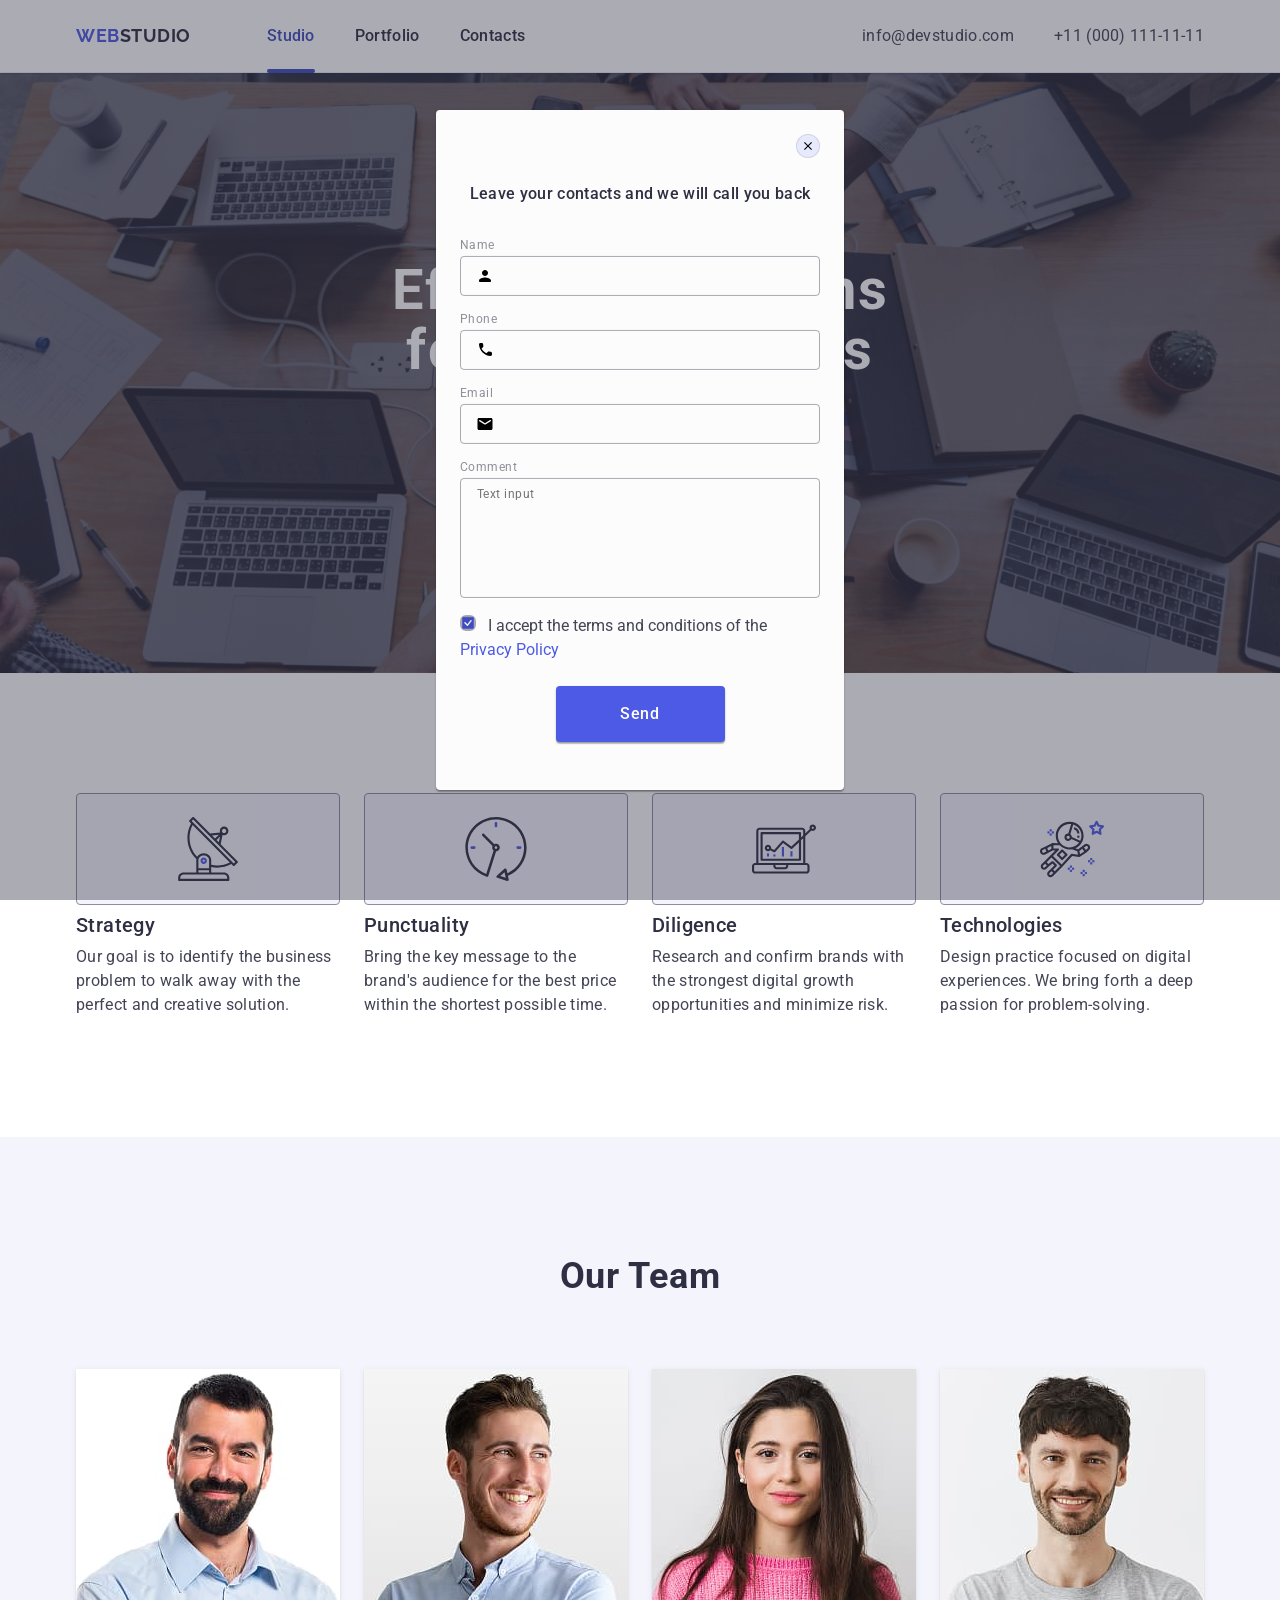
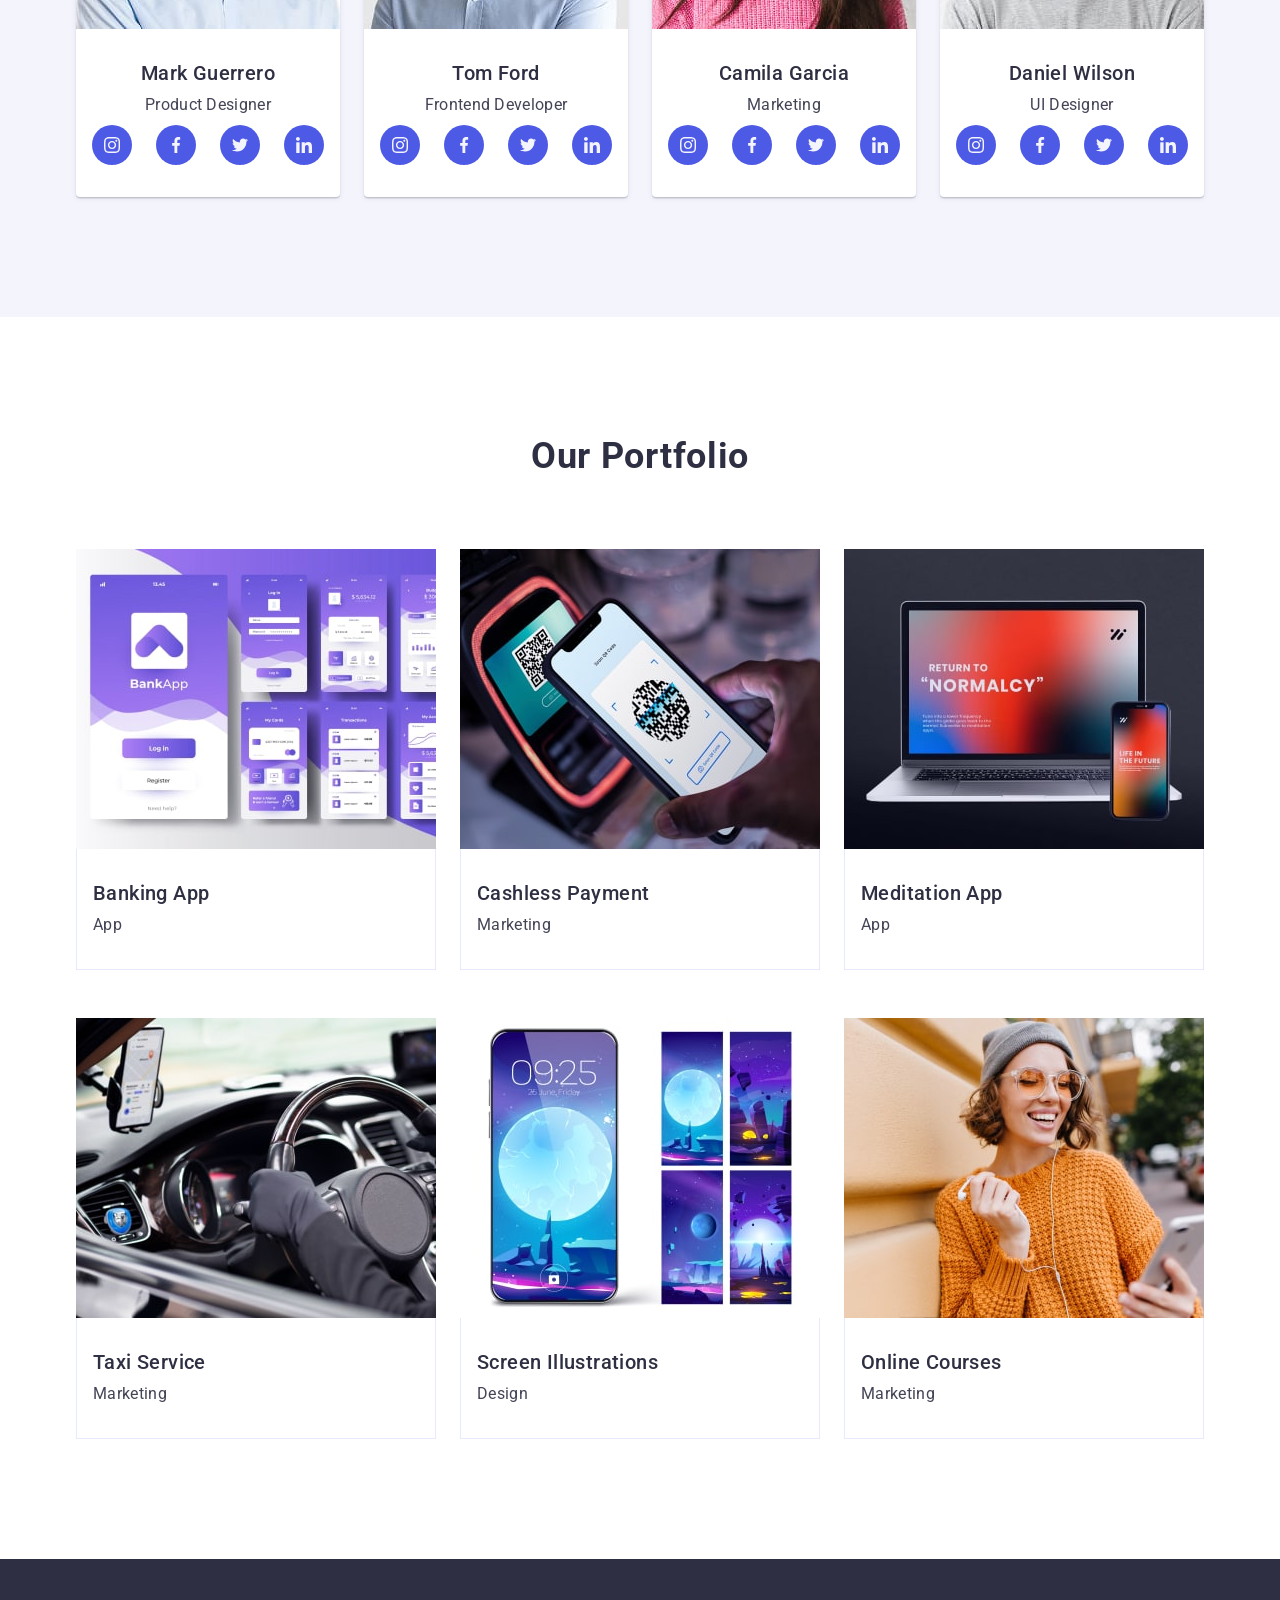
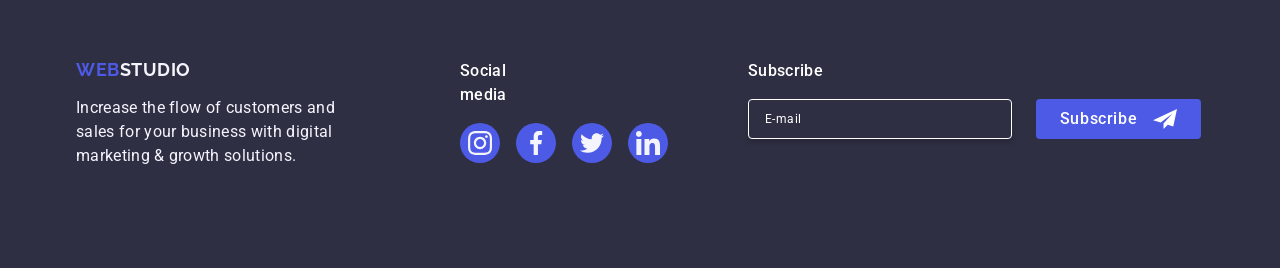
==== index.html @ 2f693c89 "update hm5" ====
<!DOCTYPE html>
<html lang="en">

<head>
    <meta charset="UTF-8" />
    <meta name="viewport" content="width=device-width, initial-scale=1.0" />
    <title>WebStudio</title>
    <link rel="stylesheet" href="https://cdnjs.cloudflare.com/ajax/libs/modern-normalize/3.0.1/modern-normalize.min.css"
        integrity="sha512-q6WgHqiHlKyOqslT/lgBgodhd03Wp4BEqKeW6nNtlOY4quzyG3VoQKFrieaCeSnuVseNKRGpGeDU3qPmabCANg=="
        crossorigin="anonymous" referrerpolicy="no-referrer" />
    <link rel="preconnect" href="https://fonts.googleapis.com" />
    <link rel="preconnect" href="https://fonts.gstatic.com" crossorigin />
    <link href="https://fonts.googleapis.com/css2?family=Raleway:wght@700&family=Roboto:wght@400;500;700&display=swap"
        rel="stylesheet" />
    <link rel="stylesheet" href="./css/style.css" />
</head>

<body>
    <!-- Header -->

    <header class="page-header">
        <div class="container header-container">
            <nav class="header-nav">
                <a href="./index.html" class="logo header-logo">Web<span class="accent">Studio</span></a>
                <ul class="nav-list">
                    <li><a href="./index.html" class="menu-list current ">Studio</a></li>
                    <li><a href="" class="menu-list">Portfolio</a></li>
                    <li><a href="" class="menu-list">Contacts</a></li>
                </ul>
            </nav>
            <address class="address">
                <ul class="contacts-list">
                    <li><a href="mailto:info@devstudio.com" class="contact-info">info@devstudio.com</a></li>
                    <li><a href="tel:+110001111111" class="contact-info">+11 (000) 111-11-11</a></li>
                </ul>
            </address>
        </div>
    </header>


    <main>
        <!-- Hero -->

        <section class="hero">
            <div class="container">
                <h1 class="main-title">Effective Solutions for Your Business</h1>
                <button type="button" class="button">Order Service</button>
            </div>

        </section>

        <!-- Features -->

        <section class="features-section">
            <div class="container">
                <h2 class="visually-hidden">Business solutions</h2>
                <ul class="features-list">
                    <li class="features-item">
                        <div class="icon-features">
                            <svg width="64" height="64">
                                <use href="./images/icons.svg#icon-antenna"></use>
                            </svg>
                        </div>
                        <h3 class="features-title">Strategy</h3>
                        <p class="features-text">Our goal is to identify the business problem to walk away with the
                            perfect
                            and
                            creative solution.
                        </p>
                    </li>
                    <li class="features-item">
                        <div class="icon-features">
                            <svg width="64" height="64">
                                <use href="./images/icons.svg#icon-clock"></use>
                            </svg>
                        </div>
                        <h3 class="features-title">Punctuality</h3>
                        <p class="features-text">Bring the key message to the brand's audience for the best price within
                            the
                            shortest possible
                            time.</p>
                    </li>
                    <li class="features-item">
                        <div class="icon-features">
                            <svg width="64" height="64">
                                <use href="./images/icons.svg#icon-diagram"></use>
                            </svg>
                        </div>
                        <h3 class="features-title">Diligence</h3>
                        <p class="features-text">Research and confirm brands with the strongest digital growth
                            opportunities
                            and minimize risk.
                        </p>
                    </li>
                    <li class="features-item">
                        <div class="icon-features">
                            <svg width="64" height="64">
                                <use href="./images/icons.svg#icon-astronaut"></use>
                            </svg>
                        </div>
                        <h3 class="features-title">Technologies</h3>
                        <p class="features-text">Design practice focused on digital experiences. We bring forth a deep
                            passion
                            for
                            problem-solving.</p>
                    </li>
                </ul>
            </div>

        </section>


        <!-- Team -->

        <section class="team-section">
            <div class="container">
                <h2 class="team-title">Our Team</h2>
                <ul class="team-list">
                    <li class="team-item">
                        <img src="./images/img-1.jpg" alt="Mark Guerrero" width="264" height="260" />
                        <div class="team-description">
                            <h3 class="team-name">Mark Guerrero</h3>
                            <p class="team-name-desc">Product Designer</p>

                            <ul class="soc-list">
                                <li class="soc-item">
                                    <a href="" class="soc-link">
                                        <svg class="social-media-icon" width="16" height="16">
                                            <use href="./images/icons.svg#icon-instagram"></use>
                                        </svg>
                                    </a>
                                </li>
                                <li class="soc-item">
                                    <a href="" class="soc-link">
                                        <svg class="social-media-icon" width="16" height="16">
                                            <use href="./images/icons.svg#icon-facebook"></use>
                                        </svg>
                                    </a>
                                </li>
                                <li class="soc-item">
                                    <a href="" class="soc-link">
                                        <svg class="social-media-icon" width="16" height="16">
                                            <use href="./images/icons.svg#icon-twitter"></use>
                                        </svg>
                                    </a>
                                </li>
                                <li class="soc-item">
                                    <a href="" class="soc-link">
                                        <svg class="social-media-icon" width="16" height="16">
                                            <use href="./images/icons.svg#icon-linkedin"></use>
                                        </svg>
                                    </a>
                                </li>
                            </ul>


                        </div>

                    </li>
                    <li class="team-item">
                        <img src="./images/img-2.jpg" alt="Tom Ford" width="264" height="260" />
                        <div class="team-description">
                            <h3 class="team-name">Tom Ford</h3>
                            <p class="team-name-desc">Frontend Developer</p>
                            <ul class="soc-list">
                                <li class="soc-item">
                                    <a href="" class="soc-link">
                                        <svg class="social-media-icon" width="16px" height="16px">
                                            <use href="./images/icons.svg#icon-instagram"></use>
                                        </svg>
                                    </a>
                                </li>
                                <li class="soc-item">
                                    <a href="" class="soc-link">
                                        <svg class="social-media-icon" width="16px" height="16px">
                                            <use href="./images/icons.svg#icon-facebook"></use>
                                        </svg>
                                    </a>
                                </li>
                                <li class="soc-item">
                                    <a href="" class="soc-link">
                                        <svg class="social-media-icon" width="16px" height="16px">
                                            <use href="./images/icons.svg#icon-twitter"></use>
                                        </svg>
                                    </a>
                                </li>
                                <li class="soc-item">
                                    <a href="" class="soc-link">
                                        <svg class="social-media-icon" width="16px" height="16px">
                                            <use href="./images/icons.svg#icon-linkedin"></use>
                                        </svg>
                                    </a>
                                </li>
                            </ul>
                        </div>

                    </li>
                    <li class="team-item">
                        <img src="./images/img-3.jpg" alt="Camila Garcia" width="264" height="260" />
                        <div class="team-description">
                            <h3 class="team-name">Camila Garcia</h3>
                            <p class="team-name-desc">Marketing</p>
                            <ul class="soc-list">
                                <li class="soc-item">
                                    <a href="" class="soc-link">
                                        <svg class="social-media-icon" width="16px" height="16px">
                                            <use href="./images/icons.svg#icon-instagram"></use>
                                        </svg>
                                    </a>
                                </li>
                                <li class="soc-item">
                                    <a href="" class="soc-link">
                                        <svg class="social-media-icon" width="16px" height="16px">
                                            <use href="./images/icons.svg#icon-facebook"></use>
                                        </svg>
                                    </a>
                                </li>
                                <li class="soc-item">
                                    <a href="" class="soc-link">
                                        <svg class="social-media-icon" width="16px" height="16px">
                                            <use href="./images/icons.svg#icon-twitter"></use>
                                        </svg>
                                    </a>
                                </li>
                                <li class="soc-item">
                                    <a href="" class="soc-link">
                                        <svg class="social-media-icon" width="16px" height="16px">
                                            <use href="./images/icons.svg#icon-linkedin"></use>
                                        </svg>
                                    </a>
                                </li>
                            </ul>
                        </div>

                    </li>
                    <li class="team-item">
                        <img src="./images/img-4.jpg" alt="Daniel Wilson" width="264" height="260" />
                        <div class="team-description">
                            <h3 class="team-name">Daniel Wilson</h3>
                            <p class="team-name-desc">UI Designer</p>
                            <ul class="soc-list">
                                <li class="soc-item">
                                    <a href="" class="soc-link">
                                        <svg class="social-media-icon" width="16px" height="16px">
                                            <use href="./images/icons.svg#icon-instagram"></use>
                                        </svg>
                                    </a>
                                </li>
                                <li class="soc-item">
                                    <a href="" class="soc-link">
                                        <svg class="social-media-icon" width="16px" height="16px">
                                            <use href="./images/icons.svg#icon-facebook"></use>
                                        </svg>
                                    </a>
                                </li>
                                <li class="soc-item">
                                    <a href="" class="soc-link">
                                        <svg class="social-media-icon" width="16px" height="16px">
                                            <use href="./images/icons.svg#icon-twitter"></use>
                                        </svg>
                                    </a>
                                </li>
                                <li class="soc-item">
                                    <a href="" class="soc-link">
                                        <svg class="social-media-icon" width="16px" height="16px">
                                            <use href="./images/icons.svg#icon-linkedin"></use>
                                        </svg>
                                    </a>
                                </li>
                            </ul>
                        </div>

                    </li>
                </ul>
            </div>

        </section>


        <!-- Portfolio -->

        <section class="portfolio">
            <div class="container">
                <h2 class="portfolio-title">Our Portfolio</h2>
                <ul class="portfolio-list">
                    <li class="portfolio-items">
                        <div class="tumb">
                            <img src="./images/banking-app.jpg" alt="Bank App" width="360" height="300" />
                            <p class="overlay">14 Stylish and User-Friendly App Design Concepts · Task Manager App ·
                                Calorie Tracker App · Exotic Fruit Ecommerce App ·
                                Cloud Storage App</p>

                        </div>
                        <div class="img-description">
                            <h3 class="portfolio-img-title">Banking App</h3>
                            <p class="portfolio-img-desc">App</p>
                        </div>

                    </li>
                    <li class="portfolio-items">
                        <div class="tumb">
                            <img src="./images/payment.jpg" alt="QR code and smartphone" width="360" height="300" />
                            <p class="overlay">14 Stylish and User-Friendly App Design Concepts · Task Manager App ·
                                Calorie Tracker App · Exotic Fruit Ecommerce App ·
                                Cloud Storage App</p>

                        </div>

                        <div class="img-description">
                            <h3 class="portfolio-img-title">Cashless Payment</h3>
                            <p class="portfolio-img-desc">Marketing</p>
                        </div>

                    </li>
                    <li class="portfolio-items">
                        <div class="tumb">
                            <img src="./images/meditation.jpg" alt="Meditation App" width="360" height="300" />
                            <p class="overlay">14 Stylish and User-Friendly App Design Concepts · Task Manager App ·
                                Calorie Tracker App · Exotic Fruit Ecommerce App ·
                                Cloud Storage App</p>

                        </div>

                        <div class="img-description">
                            <h3 class="portfolio-img-title">Meditation App</h3>
                            <p class="portfolio-img-desc">App</p>
                        </div>

                    </li>
                    <li class="portfolio-items">
                        <div class="tumb">
                            <img src="./images/taxi.jpg" alt="Taxi" width="360" height="300" />
                            <p class="overlay">14 Stylish and User-Friendly App Design Concepts · Task Manager App ·
                                Calorie Tracker App · Exotic Fruit Ecommerce App ·
                                Cloud Storage App</p>

                        </div>

                        <div class="img-description">
                            <h3 class="portfolio-img-title">Taxi Service</h3>
                            <p class="portfolio-img-desc">Marketing</p>
                        </div>

                    </li>
                    <li class="portfolio-items">
                        <div class="tumb">
                            <img src="./images/screen.jpg" alt="Screen Illustrations" width="360" height="300" />
                            <p class="overlay">14 Stylish and User-Friendly App Design Concepts · Task Manager App ·
                                Calorie Tracker App · Exotic Fruit Ecommerce App ·
                                Cloud Storage App</p>

                        </div>

                        <div class="img-description">
                            <h3 class="portfolio-img-title">Screen Illustrations</h3>
                            <p class="portfolio-img-desc">Design</p>
                        </div>

                    </li>
                    <li class="portfolio-items">
                        <div class="tumb">
                            <img src="./images/online-courses.jpg" alt="Woman with phone" width="360" height="300" />
                            <p class="overlay">14 Stylish and User-Friendly App Design Concepts · Task Manager App ·
                                Calorie Tracker App · Exotic Fruit Ecommerce App ·
                                Cloud Storage App</p>

                        </div>

                        <div class="img-description">
                            <h3 class="portfolio-img-title">Online Courses</h3>
                            <p class="portfolio-img-desc">Marketing</p>
                        </div>

                    </li>
                </ul>
            </div>

        </section>

    </main>
    <!-- Footer -->

    <footer class="footer-bg-color">
        <div class="container second-footer-container">
            <div class="first-footer-container"><a href="./index.html" class="link-logo-footer">Web<span
                        class="footer-logo">Studio</span></a>
                <p class="footer-text">
                    Increase the flow of customers and sales for your business with digital marketing & growth
                    solutions.
                </p>
            </div>
            <div class="footer-social-media">
                <p class="footer-p">
                    Social media
                </p>
                <ul class="social-item">
                    <li class="social-li">
                        <a href="" class="social-link">
                            <svg class="soc-footer-svg" width="24" height="24">
                                <use href="./images/icons.svg#icon-instagram"></use>
                            </svg>
                        </a>
                    </li>
                    <li class="social-li">
                        <a href="" class="social-link">
                            <svg class="soc-footer-svg" width="24" height="24">
                                <use href="./images/icons.svg#icon-facebook"></use>
                            </svg>
                        </a>
                    </li>
                    <li class="social-li">
                        <a href="" class="social-link">
                            <svg class="soc-footer-svg" width="24" height="24">
                                <use href="./images/icons.svg#icon-twitter"></use>
                            </svg>
                        </a>
                    </li>
                    <li class="social-li">
                        <a href="" class="social-link">
                            <svg class="soc-footer-svg" width="24" height="24">
                                <use href="./images/icons.svg#icon-linkedin"></use>
                            </svg>
                        </a>
                    </li>
                </ul>
            </div>
            <div class="subscribe-container">
                <p class="paragraf-subscribe">Subscribe</p>
                <form class="form-subscribe">
                    <label class="form-label_subscribe">
                        <input class="input-subscribe" type="email" name="email-subscribe" placeholder="E-mail" />
                    </label>
                    <button class="btn-subscribe" type="submit">Subscribe
                        <svg class="svg-sb" width="24" height="24">
                            <use href="./images/icons.svg#icon-frame-sb"></use>
                        </svg>
                    </button>
                </form>
            </div>
        </div>




    </footer>


    <div class="backdrop is-open">
        <div class="modal">
            <button type="button" class="modal-button">
                <svg class="modal-icon-close" width="8" heigth="8">
                    <use href="./images/icons.svg#icon-close"></use>
                </svg>
            </button>
            <p class="modal-text">Leave your contacts and we will call you back</p>
            <form class="form">
                <div class="modal-form-box first">
                    <label class="form-label" for="user-name">Name</label>

                    <div class="field-container">
                        <input type="text" class="form-input" id="user-name" />
                        <svg width="18" heigth="24" class="input-icon">
                            <use href="./images/icons.svg#icon-frame"></use>
                        </svg>
                    </div>

                </div>
                <div class="modal-form-box">
                    <label class="form-label" for="user-name">Phone</label>
                    <div class="field-container">
                        <input type="phone" class="form-input" id="user-name" />
                        <svg width="18" heigth="24" class="input-icon">
                            <use href="./images/icons.svg#icon-phone"></use>
                        </svg>
                    </div>
                </div>
                <div class="modal-form-box">
                    <label class="form-label" for="user-name">Email</label>
                    <div class="field-container">
                        <input type="email" class="form-input" id="user-name" />
                        <svg width="18" heigth="24" class="input-icon">
                            <use href="./images/icons.svg#icon-email"></use>
                        </svg>
                    </div>
                </div>
                <div class="modal-form-box" for="user-name">
                    <label class="form-label" for="user-comment">Comment</label>
                    <div>
                        <textarea type="textarea" class="form-input textarea" placeholder="Text input"
                            name="user-comment"></textarea>
                    </div>
                </div>
                <div class="modal-form-agreement">
                    <input for="user-privacy" type="checkbox" class="checkbox visually-hidden" name="user_agreement"
                        id="user_agreement" />
                    <label class="model-form-agreement-field" for="user_agreement" id="user-privacy" value="true"
                        name="user-privacy">
                        <span class="modal-form-agreement-chackbox" width="10" height="8">
                            <svg class="modal-form-agreement-icon" width="16" height="16">
                                <use href="/images/icons.svg#icon-property"></use>
                            </svg>
                        </span>
                        I accept the terms and conditions of the
                        <a class="modal-form-agreement-link" href="#" target="_blank" rel="noopener noreferrer">Privacy
                            Policy</a>

                    </label>
                </div>
                <button type="submit" class="modal-btn">Send</button>
            </form>
        </div>
    </div>


</body>

</html>
---- css/style.css ----
*,
*::before,
*::after {
    box-sizing: border-box;
}

body {
    font-family: 'Roboto', sans-serif;
    font-weight: 400;
    font-size: 16px;
    line-height: 1.5;
    background-color: #ffffff;
    color: #434455;
}

h1 {
    font-weight: 700;
    color: #ffffff;
}

h2 {
    color: #2e2f42;
    font-weight: 700;
    font-size: 36px;
    line-height: 1.11;
}

h3 {
    font-weight: 500;
    font-size: 24px;
    line-height: 1.5;

}

ul,
ol {
    list-style-type: none;
    margin: 0;
    padding: 0;
}

a {
    text-decoration: none;
}

/* Reset */
h1,
h2,
h3,
h4,
h5,
h6,
p {
    margin: 0;
}

img {
    display: block;
    max-width: 100%;
    height: auto;
}

/* Common */
.container {
    max-width: 1158px;
    padding: 0 15px;
    margin: 0 auto;
}




/* Header */
.page-header {
    border-bottom: 1px solid #E7E9FC;
    box-shadow: 0 2px 1px 0 rgba(46, 47, 66, 0.08), 0 1px 1px 0 rgba(46, 47, 66, 0.16), 0 1px 6px 0 rgba(46, 47, 66, 0.08);
}

.header-container {
    display: flex;
    align-items: center;
}

.header-nav {
    display: flex;
    align-items: center;
}

.nav-list {
    display: flex;
    align-items: center;
    gap: 40px;
}

.contacts-list {
    display: flex;
    align-items: center;
    gap: 40px;
}

.header-logo {
    padding: 24px 0;
    margin-right: 76px;
}


.menu-list {
    color: #2e2f42;
    font-weight: 500;
    letter-spacing: 0.02em;
    line-height: 1.5;
    display: block;
    padding: 24px 0;
    transition: color 250ms cubic-bezier(0.4, 0, 0.2, 1);
}

.menu-list.current {
    position: relative;

}

.menu-list.current::after {
    content: '';
    position: absolute;
    left: 0;
    bottom: -1px;
    width: 100%;
    height: 4px;
    background-color: #404BBF;
    border-radius: 2px;

}

.menu-list:hover,
.menu-list:focus,
.menu-list.current {
    color: #404bbf;
}

.address {
    font-style: normal;
    margin-left: auto;
}

.contact-info {
    font-size: 16px;
    line-height: 1.5;
    letter-spacing: 0.02em;
    color: #434455;
    display: block;
    padding: 24px 0;
    transition: color 250ms cubic-bezier(0.4, 0, 0.2, 1);
}

.contact-info:hover,
.contact-info:focus {
    color: #404bbf;
}



/* Logo */
.accent {
    color: #2e2f42;
}

.studio-footer {
    color: #f4f4fd;
}

.logo {
    font-family: 'Raleway', sans-serif;
    font-weight: 700;
    font-size: 18px;
    line-height: 1.17;
    letter-spacing: 0.03em;
    text-transform: uppercase;
    color: #4d5ae5;
}



/* Hero section */
.hero {
    background-color: #2e2f42;
    background-image: linear-gradient(rgba(46, 47, 66, 0.7),
            rgba(46, 47, 66, 0.7)),
        url(../images/people-office.jpg);
    background-repeat: no-repeat;
    background-position: center;
    background-size: cover;
    max-width: 1440px;
    margin-left: auto;
    margin-right: auto;
    padding: 188px 0 188px;

}


.main-title {
    font-size: 56px;
    line-height: 1.07;
    text-align: center;
    letter-spacing: 0.02em;
    max-width: 496px;
    margin: 0 auto;
}

.button {
    background-color: #4d5ae5;
    color: #ffffff;
    font-size: 16px;
    font-weight: 500;
    line-height: 1.5;
    letter-spacing: 0.04em;
    cursor: pointer;
    display: block;
    padding: 16px 32px;
    margin: 48px auto 0px auto;
    border: 0px;
    border-radius: 4px;
    box-shadow: 0px 4px 4px 0px rgba(0, 0, 0, 0.15);
    min-width: 169px;
    transition: background-color 250ms cubic-bezier(0.4, 0, 0.2, 1);

}

.button:hover,
.button:focus {
    background-color: #404BBF;
}



/* Features */

.features-title {
    font-weight: 500;
    font-size: 20px;
    line-height: 1.2;
    letter-spacing: 0.02em;
    color: #2e2f42;
    margin-bottom: 8px;
}

.features-text {
    font-size: 16px;
    line-height: 1.5;
    letter-spacing: 0.02em;
    color: #434455;
    font-style: normal;
    font-weight: 400;

}

.features-list {
    display: flex;
    gap: 24px;
}

.features-section {
    padding: 120px 0 120px;
}

.features-item {
    width: calc((100% - 72px) / 4);
}

.icon-features {
    background-color: #f4f4fd;
    width: 264px;
    height: 112px;
    border: 1px solid #8E8F99;
    border-radius: 4px;
    display: flex;
    align-items: center;
    justify-content: center;
    margin-bottom: 8px;
}

/* Team section */
.team-section {
    background-color: #f4f4fd;
    padding: 120px 0 120px 0;
}

.team-title {
    font-size: 36px;
    line-height: 1.11;
    text-align: center;
    letter-spacing: 0.02em;
    text-transform: capitalize;
    color: #2e2f42;
    margin-bottom: 72px;
}

.team-list {
    display: flex;
    gap: 24px;

}

.team-item {
    background-color: #ffffff;
    border-radius: 0px 0px 4px 4px;
    box-shadow: 0 1px 6px 0 rgba(46, 47, 66, 0.08),
        0 1px 1px 0 rgba(46, 47, 66, 0.16),
        0 2px 1px 0 rgba(46, 47, 66, 0.08);

}

.team-name {
    font-weight: 500;
    font-size: 20px;
    line-height: 1.2;
    letter-spacing: 0.02em;
    color: #2e2f42;
    margin-bottom: 8px;
}

.team-name-desc {
    font-size: 16px;
    line-height: 1.5;
    letter-spacing: 0.02em;
    color: #434455;
    text-align: center;
    margin-bottom: 8px;
}

.team-description {
    padding: 32px 0px 32px;
    text-align: center;
}


.soc-list {
    display: flex;
    justify-content: center;
    gap: 24px;
}

.soc-item {
    width: 40px;
    height: 40px;

}

.soc-link {
    height: 100%;
    display: flex;
    justify-content: center;
    align-items: center;
    border-radius: 50%;
    background-color: #4D5AE5;
    transition: background-color 250ms cubic-bezier(0.4, 0, 0.2, 1);
}

.social-media-icon {
    fill: #f4f4fd;
}

.soc-link:hover,
.soc-link:focus {
    background-color: #404bbf;
}

/* Portfolio */
.portfolio {
    padding: 120px 0px 120px 0;
}

.portfolio-title {
    font-size: 36px;
    line-height: 1.11;
    text-align: center;
    letter-spacing: 0.02em;
    text-transform: capitalize;
    color: #2e2f42;
    margin-bottom: 72px;
}

.portfolio-img-title {
    font-weight: 500;
    font-size: 20px;
    line-height: 1.2;
    letter-spacing: 0.02em;
    color: #2e2f42;
    margin-bottom: 8px;
}

.portfolio-img-desc {
    font-size: 16px;
    line-height: 1.5;
    letter-spacing: 0.02em;
    color: #434455;
    transition: transform 250ms cubic-bezier(0.4, 0, 0.2, 1);

}

.portfolio-list {
    display: flex;
    flex-wrap: wrap;
    row-gap: 48px;
    column-gap: 24px;
}

.img-description {
    padding: 32px 16px;
    border-right: 1px solid #E7E9FC;
    border-bottom: 1px solid #E7E9FC;
    border-left: 1px solid #E7E9FC;
}

.tumb {
    position: relative;
    overflow: hidden;

}

.overlay {
    position: absolute;
    top: 0;
    left: 0;
    width: 100%;
    height: 100%;
    font-weight: 400;
    font-size: 16px;
    line-height: 24px;
    letter-spacing: 0.02em;
    color: #f4f4fd;
    padding: 40px 32px;
    background-color: #4d5ae5;
    transform: translateY(100%);
    transition: transform 250ms cubic-bezier(0.4, 0, 0.2, 1);
}

.portfolio-items {
    cursor: pointer;
    transition: box-shadow 250ms cubic-bezier(0.4, 0, 0.2, 1);

}

.portfolio-items:hover {
    box-shadow: 0 1px 6px 0 rgba(46, 47, 66, 0.08),
        0 1px 1px 0 rgba(46, 47, 66, 0.16),
        0 2px 1px 0 rgba(46, 47, 66, 0.08);
    transform: translateY(0%);
}

.portfolio-items:hover .overlay {
    transform: translateY(0%);

}

/* Footer */
.footer-bg-color {
    background-color: #2e2f42;
    padding: 100px 0px 100px;
}

.link-logo-footer {
    font-family: "Raleway", sans-serif;
    font-weight: 700;
    font-size: 18px;
    line-height: 1.17;
    letter-spacing: 0.03em;
    text-transform: uppercase;
    color: #4d5ae5;
    display: inline-block;
    margin-bottom: 16px;
}

.first-footer-container {
    margin-right: 120px;
    align-items: baseline;
}

.footer-logo {
    color: #f4f4fd;

}


.footer-text {
    letter-spacing: 0.02em;
    line-height: 1.5;
    color: #f4f4fd;
    width: 264px;
}


.visually-hidden {
    position: absolute;
    width: 1px;
    height: 1px;
    margin: -1px;
    border: 0;
    padding: 0;
    white-space: nowrap;
    clip-path: inset(100%);
    clip: rect(0, 0, 0, 0);
    overflow: hidden;

}

.footer-p {
    width: 96px;
    color: #fff;
    font-size: 16px;
    font-style: normal;
    font-weight: 500;
    line-height: 24px;
    letter-spacing: 0.32px;
    margin-bottom: 16px;
}

.second-footer-container {
    display: flex;
    align-items: baseline;
}

.social-item {
    display: flex;
    gap: 16px;
}

.social-li {
    width: 40px;
    height: 40px;
}

.social-link {
    height: 100%;
    display: flex;
    justify-content: center;
    align-items: center;
    border-radius: 50%;
    background-color: #4D5AE5;
    transition: background-color 250ms cubic-bezier(0.4, 0, 0.2, 1);
}

.social-link:hover,
.social-link:focus {
    background-color: #31d0aa;
}

.soc-footer-svg {
    fill: #f4f4fd;
}

/* Subscribe */
.paragraf-subscribe {
    margin-bottom: 16px;
    font-weight: 500;
    font-size: 16px;
    line-height: 1.5;
    letter-spacing: 0.02em;
    color: #fff;
}

.form-subscribe {
    display: flex;
    gap: 24px;
}

.input-subscribe {
    width: 264px;
    height: 40px;
    border: 1px solid #fff;
    background-color: transparent;
    font-size: 12px;
    line-height: 2;
    letter-spacing: 0.04em;
    padding-left: 16px;
    box-shadow: 0px 4px 4px rgba(0, 0, 0, 0.15);
    border-radius: 4px;
    color: #fff;



}

input::placeholder {
    color: #fff;
}

.btn-subscribe {
    min-width: 165px;
    height: 40px;
    display: flex;
    justify-content: center;
    align-items: center;
    font-family: "Roboto",
        sans-serif;
    font-size: 16px;
    font-weight: 500;
    line-height: 1.5;
    letter-spacing: 0.04em;
    color: #fff;
    cursor: pointer;
    background-color: #4D5AE5;
    border: none;
    border-radius: 4px;
}

.svg-sb {
    fill: #fff;
    margin-left: 16px;
}

.subscribe-container {
    margin-left: 80px;
}

.form-label_subscribe {
    display: flex;
}

/* Backdrop */
.backdrop {
    position: fixed;
    top: 0;
    left: 0;

    width: 100%;
    height: 100%;

    background-color: rgba(46, 47, 66, 0.40);

    opacity: 0;
    visibility: hidden;
    pointer-events: none;

    transition: opacity 250ms cubic-bezier(0.4, 0, 0.2, 1),
        visibility 250ms cubic-bezier(0.4, 0, 0.2, 1);
}

.backdrop.is-open {
    opacity: 1;
    visibility: visible;
    pointer-events: auto;
}

.modal {
    position: absolute;
    top: 50%;
    left: 50%;

    width: 408px;
    min-height: 584px;
    border-radius: 4px;

    transform: translate(-50%, -50%);
    background-color: #fcfcfc;
    box-shadow: 0 2px 1px 0 rgba(0, 0, 0, 0.20),
        0 1px 3px 0 rgba(0, 0, 0, 0.12),
        0 1px 1px 0 rgba(0, 0, 0, 0.14);
    transition: transform 250ms cubic-bezier(0.4, 0, 0.2, 1);
    padding: 72px 24px 24px 24px;
}

.backdrop:not(.is-open) .modal {
    transform: translate(-50%, -100%);
}

.modal-button {
    position: absolute;
    top: 24px;
    right: 24px;
    padding: 8px 8px;
    width: 24px;
    height: 24px;
    border-radius: 50%;
    border: 1px solid rgba(0, 0, 0, 0.1);
    display: flex;
    align-items: center;
    justify-content: center;
    background-color: #e7e9fc;
    padding: 0;
    cursor: pointer;
    background-color: 250ms cubic-bezier(0.4, 0, 0.2, 1),
        border 250ms cubic-bezier(0.4, 0, 0.2, 1);

}

.modal-icon-close {
    display: block;
}

.modal-text {
    color: #2E2F42;
    text-align: center;
    font-family: Roboto;
    font-size: 16px;
    font-style: normal;
    font-weight: 500;
    line-height: 24px;
    letter-spacing: 0.32px;
    padding-bottom: 16px;
}

.modal-button:hover,
.modal-button:focus {
    border: none;
    background-color: #404bbf;
    fill: #fff;
}

.form-input {
    display: block;
    width: 100%;
    height: 40px;
    border-radius: 4px;
    border: 1px solid rgba(46, 47, 66, 0.40);
    padding-left: 38px;
    margin-top: 4px;
    background-color: transparent;
    outline: transparent;
    transition: border-color 250ms cubic-bezier(0.4, 0, 0.2, 1);

}

.form-input:focus {
    border: 1px solid #4D5AE5;
}

.form-input:focus+.input-icon {
    fill: #4D5AE5;
}

.field-container {
    position: relative;
}

.input-icon {
    position: absolute;
    top: 50%;
    left: 16px;
    transform: translateY(-50%);
    transition: fill 250ms cubic-bezier(0.4, 0, 0.2, 1);

}

.textarea {
    width: 100%;
    height: 120px;
    font-size: 12px;
    line-height: 1.17;
    letter-spacing: 0.04em;
    color: rgba(46, 47, 66, 0.4);
    border: 1px solid rgba(46, 47, 66, 0.4);
    border-radius: 4px;
    background-color: transparent;
    padding: 8px 16px;
    outline: transparent;
    resize: none;
    transition: border-color 250ms cubic-bezier(0.4, 0, 0.2, 1);

}

textarea:focus {
    border-color: #4D5AE5;
}

.modal-form-box {
    margin-bottom: 16px;
}

.first {
    margin-top: 16px;
}

.modal-form-agreement-chackbox {
    display: inline-flex;
    width: 16px;
    height: 16px;
    border-radius: 6px;
    border: 2px solid rgba(46, 47, 66, 0.40);
    margin-right: 8px;
    align-items: center;
    justify-content: center;
    transition: background-color 250ms cubic-bezier(0.4, 0, 0.2, 1),
        border 250ms cubic-bezier(0.4, 0, 0.2, 1),
        fill 250ms cubic-bezier(0.4, 0, 0.2, 1);
    fill: transparent;
}

.checkbox {
    font-size: 12px;
    line-height: 1.17;
    letter-spacing: 0.04em;
    color: #8e8f99;
}

.checkbox:checked+.model-form-agreement-field>.modal-form-agreement-chackbox {
    border: none;
    border-color: transparent;
    background-color: #F4F4FD
}


.modal-btn {
    display: block;
    background-color: #4D5AE5;
    color: #fff;
    min-width: 169px;
    height: 56px;
    font-weight: 500;
    line-height: 24px;
    letter-spacing: 0.64px;
    border-radius: 4px;
    box-shadow: 0 2px 1px 0 rgba(0, 0, 0, 0.20),
        0 1px 3px 0 rgba(0, 0, 0, 0.12),
        0 1px 1px 0 rgba(0, 0, 0, 0.14);
    border: none;
    margin-left: auto;
    margin-right: auto;
    margin-top: 24px;
    margin-bottom: 24px;
    cursor: pointer;
    transition: background-color 250ms cubic-bezier(0.4, 0, 0.2, 1);


}

.modal-form-agreement-icon {
    transition: fill 250ms cubic-bezier(0.4, 0, 0.2, 1);

}

.form-label {
    font-size: 12px;
    line-height: 1.17;
    letter-spacing: 0.04em;
    color: #8e8f99;
    display: block;
    margin-bottom: 4px;
}

.modal-form-agreement {
    margin-bottom: 24px;
}

.modal-form-agreement-link {
    color: #4d5ae5;
}
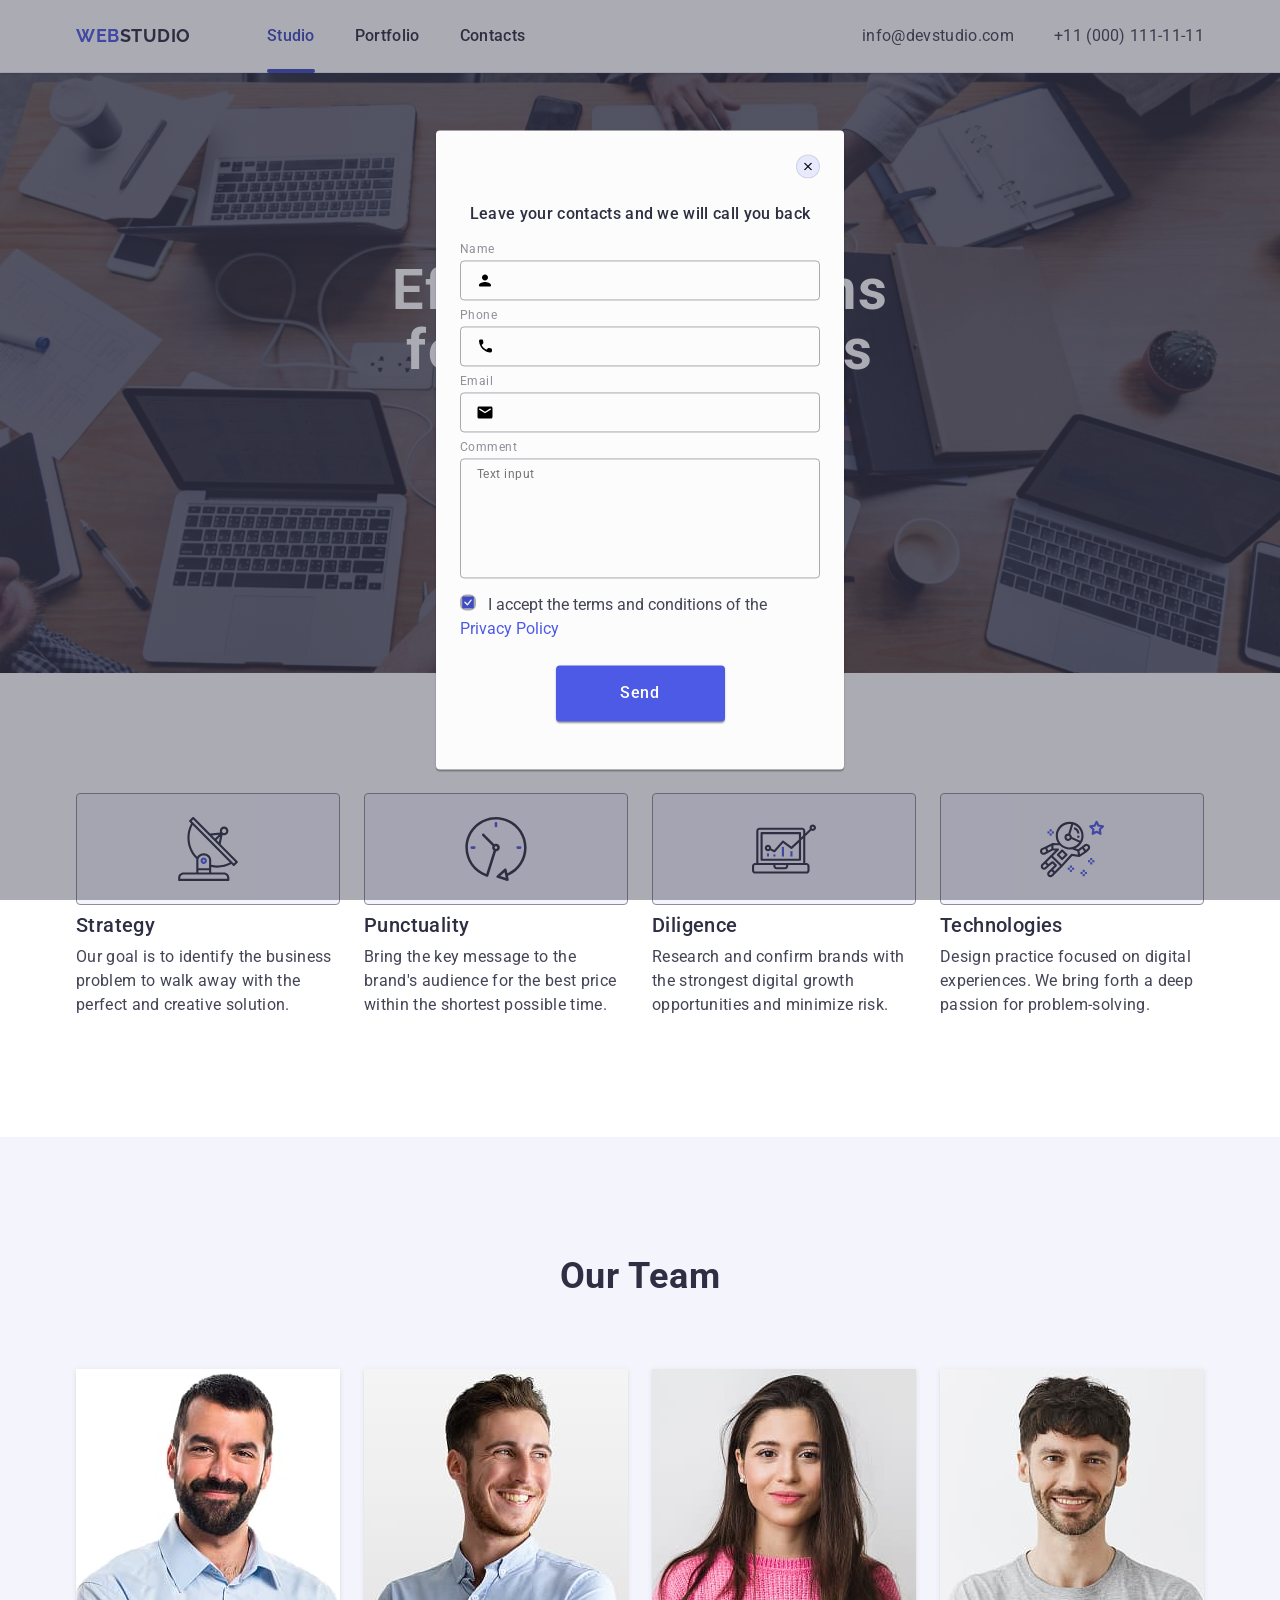
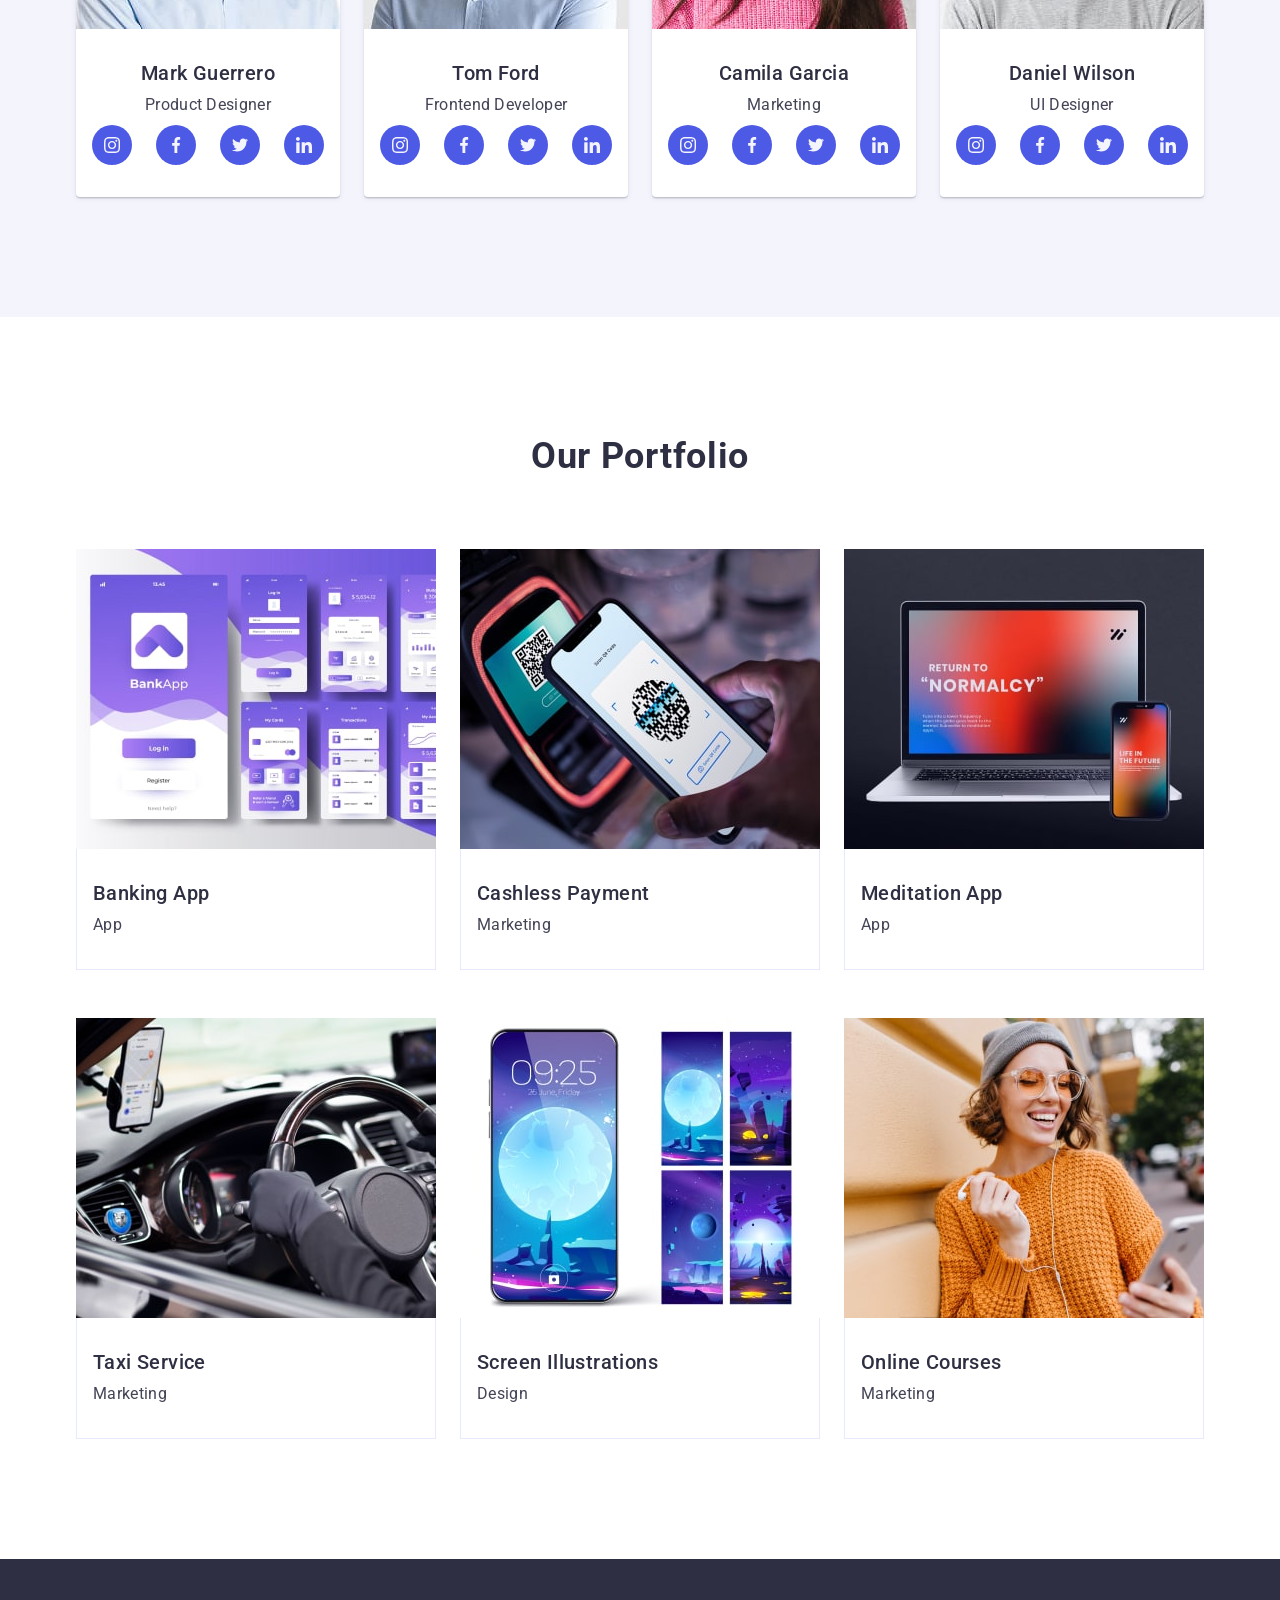
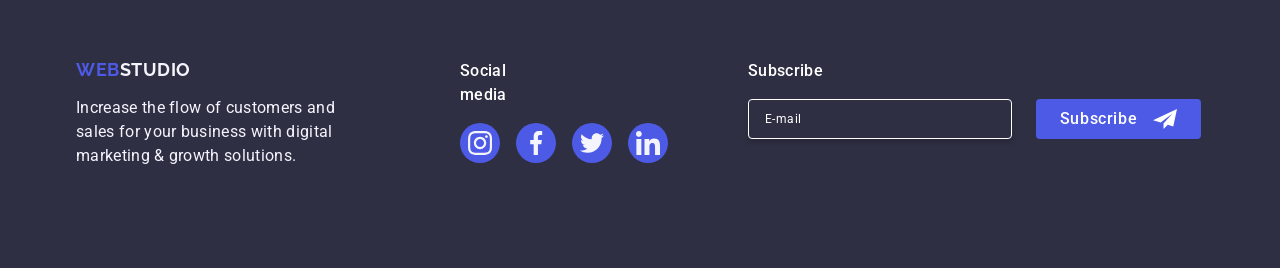
==== commit 72271a76: "update is done" ====
--- a/index.html
+++ b/index.html
@@ -448,18 +448,18 @@
     <div class="backdrop is-open">
         <div class="modal">
             <button type="button" class="modal-button">
-                <svg class="modal-icon-close" width="8" heigth="8">
+                <svg class="modal-icon-close" width="8" height="8">
                     <use href="./images/icons.svg#icon-close"></use>
                 </svg>
             </button>
             <p class="modal-text">Leave your contacts and we will call you back</p>
             <form class="form">
-                <div class="modal-form-box first">
+                <div class="modal-form-box">
                     <label class="form-label" for="user-name">Name</label>
 
                     <div class="field-container">
-                        <input type="text" class="form-input" id="user-name" />
-                        <svg width="18" heigth="24" class="input-icon">
+                        <input type="text" class="form-input" id="user-name" name="user-name" />
+                        <svg width="18" height="24" class="input-icon">
                             <use href="./images/icons.svg#icon-frame"></use>
                         </svg>
                     </div>
@@ -468,8 +468,8 @@
                 <div class="modal-form-box">
                     <label class="form-label" for="user-name">Phone</label>
                     <div class="field-container">
-                        <input type="phone" class="form-input" id="user-name" />
-                        <svg width="18" heigth="24" class="input-icon">
+                        <input type="phone" class="form-input" id="user-name" name="user-name" />
+                        <svg width="18" height="24" class="input-icon">
                             <use href="./images/icons.svg#icon-phone"></use>
                         </svg>
                     </div>
@@ -477,17 +477,17 @@
                 <div class="modal-form-box">
                     <label class="form-label" for="user-name">Email</label>
                     <div class="field-container">
-                        <input type="email" class="form-input" id="user-name" />
-                        <svg width="18" heigth="24" class="input-icon">
+                        <input type="email" class="form-input" id="user-name" name="user-name" />
+                        <svg width="18" height="24" class="input-icon">
                             <use href="./images/icons.svg#icon-email"></use>
                         </svg>
                     </div>
                 </div>
                 <div class="modal-form-box" for="user-name">
-                    <label class="form-label" for="user-comment">Comment</label>
                     <div>
-                        <textarea type="textarea" class="form-input textarea" placeholder="Text input"
-                            name="user-comment"></textarea>
+                        <label class="form-label" for="user-comment">Comment</label>
+                        <textarea type="textarea" class="textarea" id="user-comment" name="user-comment"
+                            placeholder="Text input"></textarea>
                     </div>
                 </div>
                 <div class="modal-form-agreement">
--- a/css/style.css
+++ b/css/style.css
@@ -678,13 +678,14 @@
     background-color: #e7e9fc;
     padding: 0;
     cursor: pointer;
-    background-color: 250ms cubic-bezier(0.4, 0, 0.2, 1),
+    transition: background-color 250ms cubic-bezier(0.4, 0, 0.2, 1),
         border 250ms cubic-bezier(0.4, 0, 0.2, 1);
 
 }
 
 .modal-icon-close {
     display: block;
+    transition: fill 250ms cubic-bezier(0.4, 0, 0.2, 1);
 }
 
 .modal-text {
@@ -696,7 +697,7 @@
     font-weight: 500;
     line-height: 24px;
     letter-spacing: 0.32px;
-    padding-bottom: 16px;
+    margin-bottom: 16px;
 }
 
 .modal-button:hover,
@@ -763,11 +764,7 @@
 }
 
 .modal-form-box {
-    margin-bottom: 16px;
-}
-
-.first {
-    margin-top: 16px;
+    margin-bottom: 8px;
 }
 
 .modal-form-agreement-chackbox {
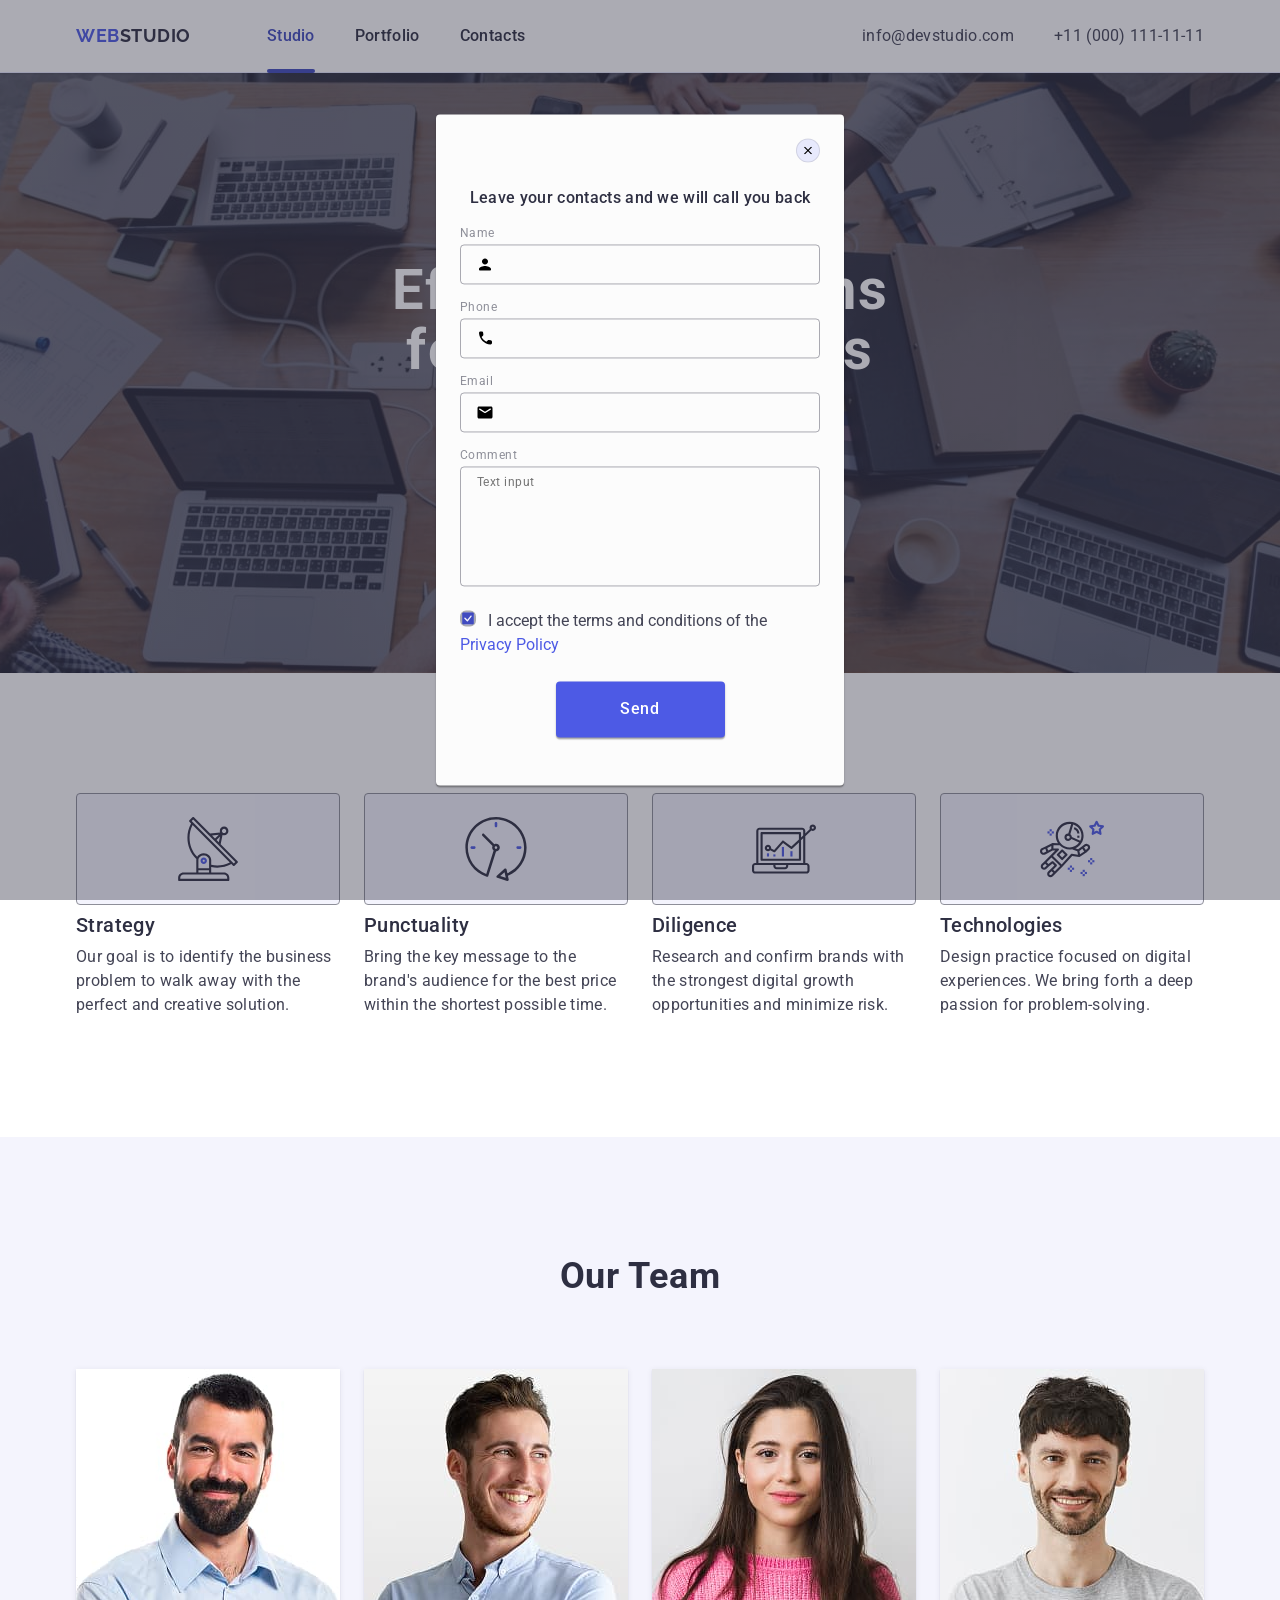
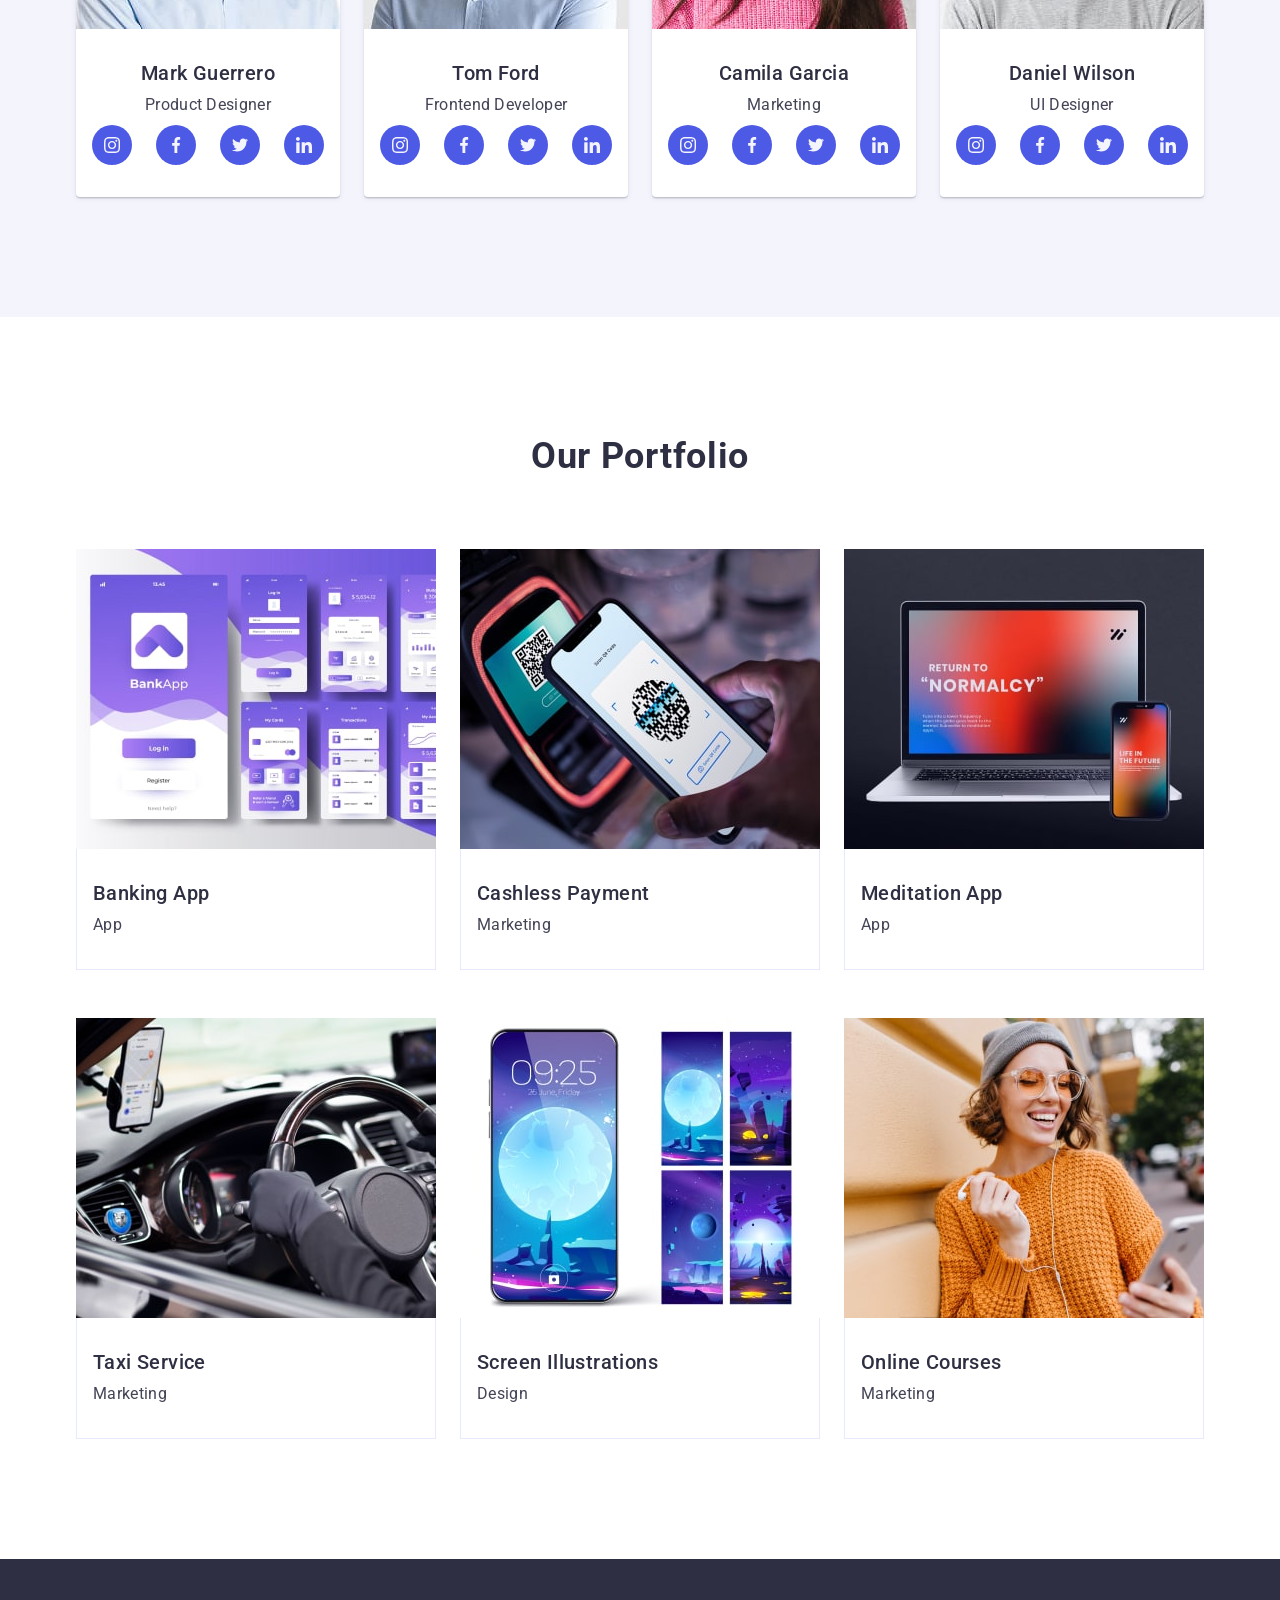
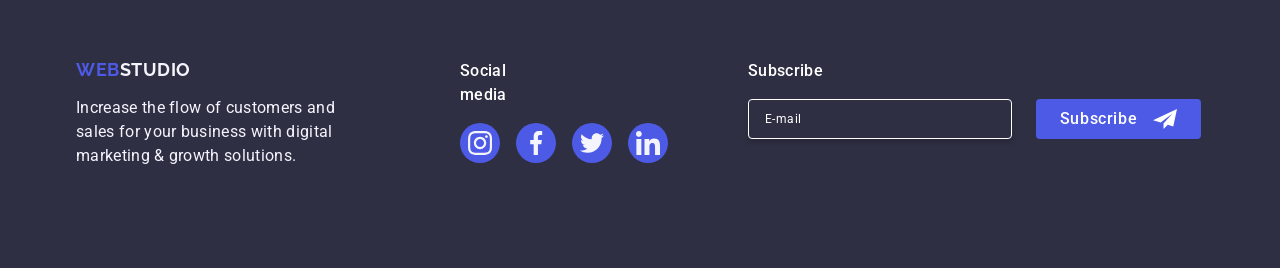
==== commit 0529a832: "update01" ====
--- a/index.html
+++ b/index.html
@@ -483,12 +483,10 @@
                         </svg>
                     </div>
                 </div>
-                <div class="modal-form-box" for="user-name">
-                    <div>
-                        <label class="form-label" for="user-comment">Comment</label>
-                        <textarea type="textarea" class="textarea" id="user-comment" name="user-comment"
-                            placeholder="Text input"></textarea>
-                    </div>
+                <div class="modal-form-box">
+                    <label class="form-label" for="user-comment">Comment</label>
+                    <textarea type="textarea" class="textarea" id="user-comment" name="user-comment"
+                        placeholder="Text input"></textarea>
                 </div>
                 <div class="modal-form-agreement">
                     <input for="user-privacy" type="checkbox" class="checkbox visually-hidden" name="user_agreement"
--- a/css/style.css
+++ b/css/style.css
@@ -764,7 +764,7 @@
 }
 
 .modal-form-box {
-    margin-bottom: 8px;
+    margin-bottom: 16px;
 }
 
 .modal-form-agreement-chackbox {
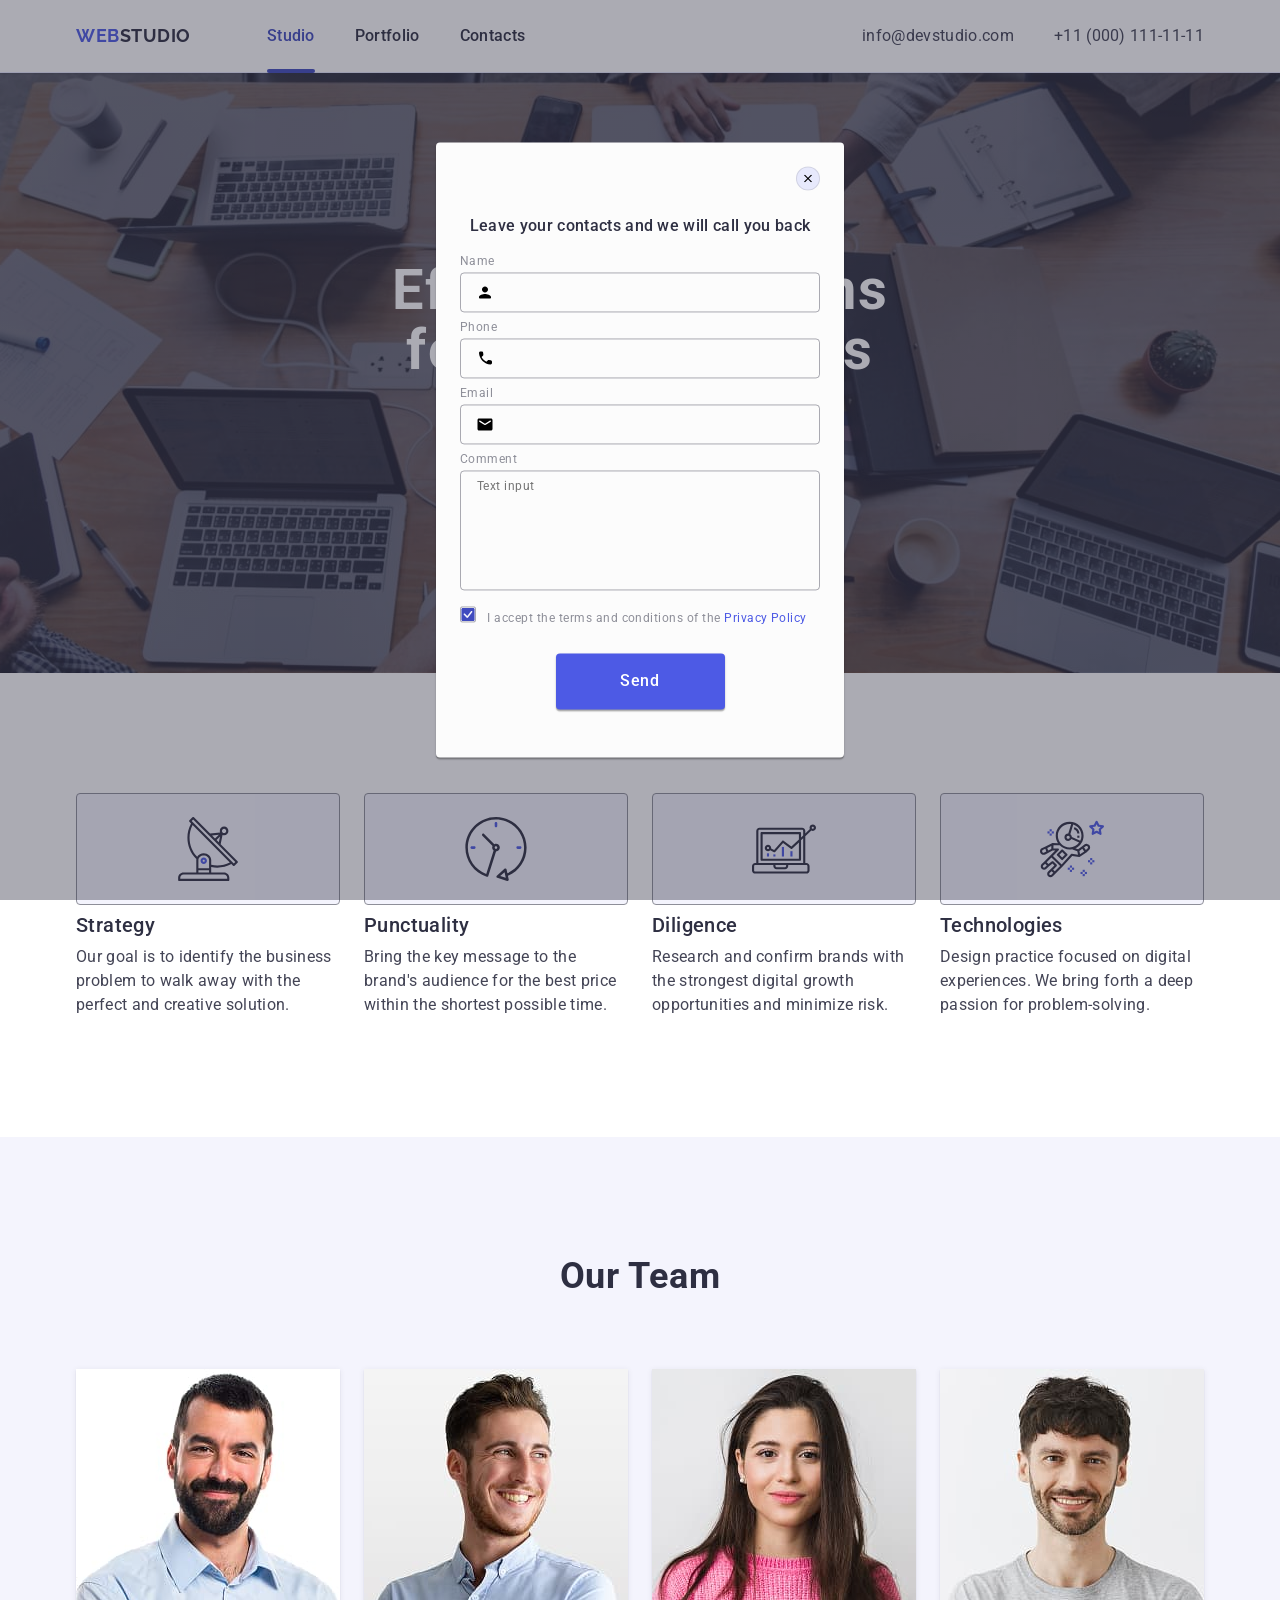
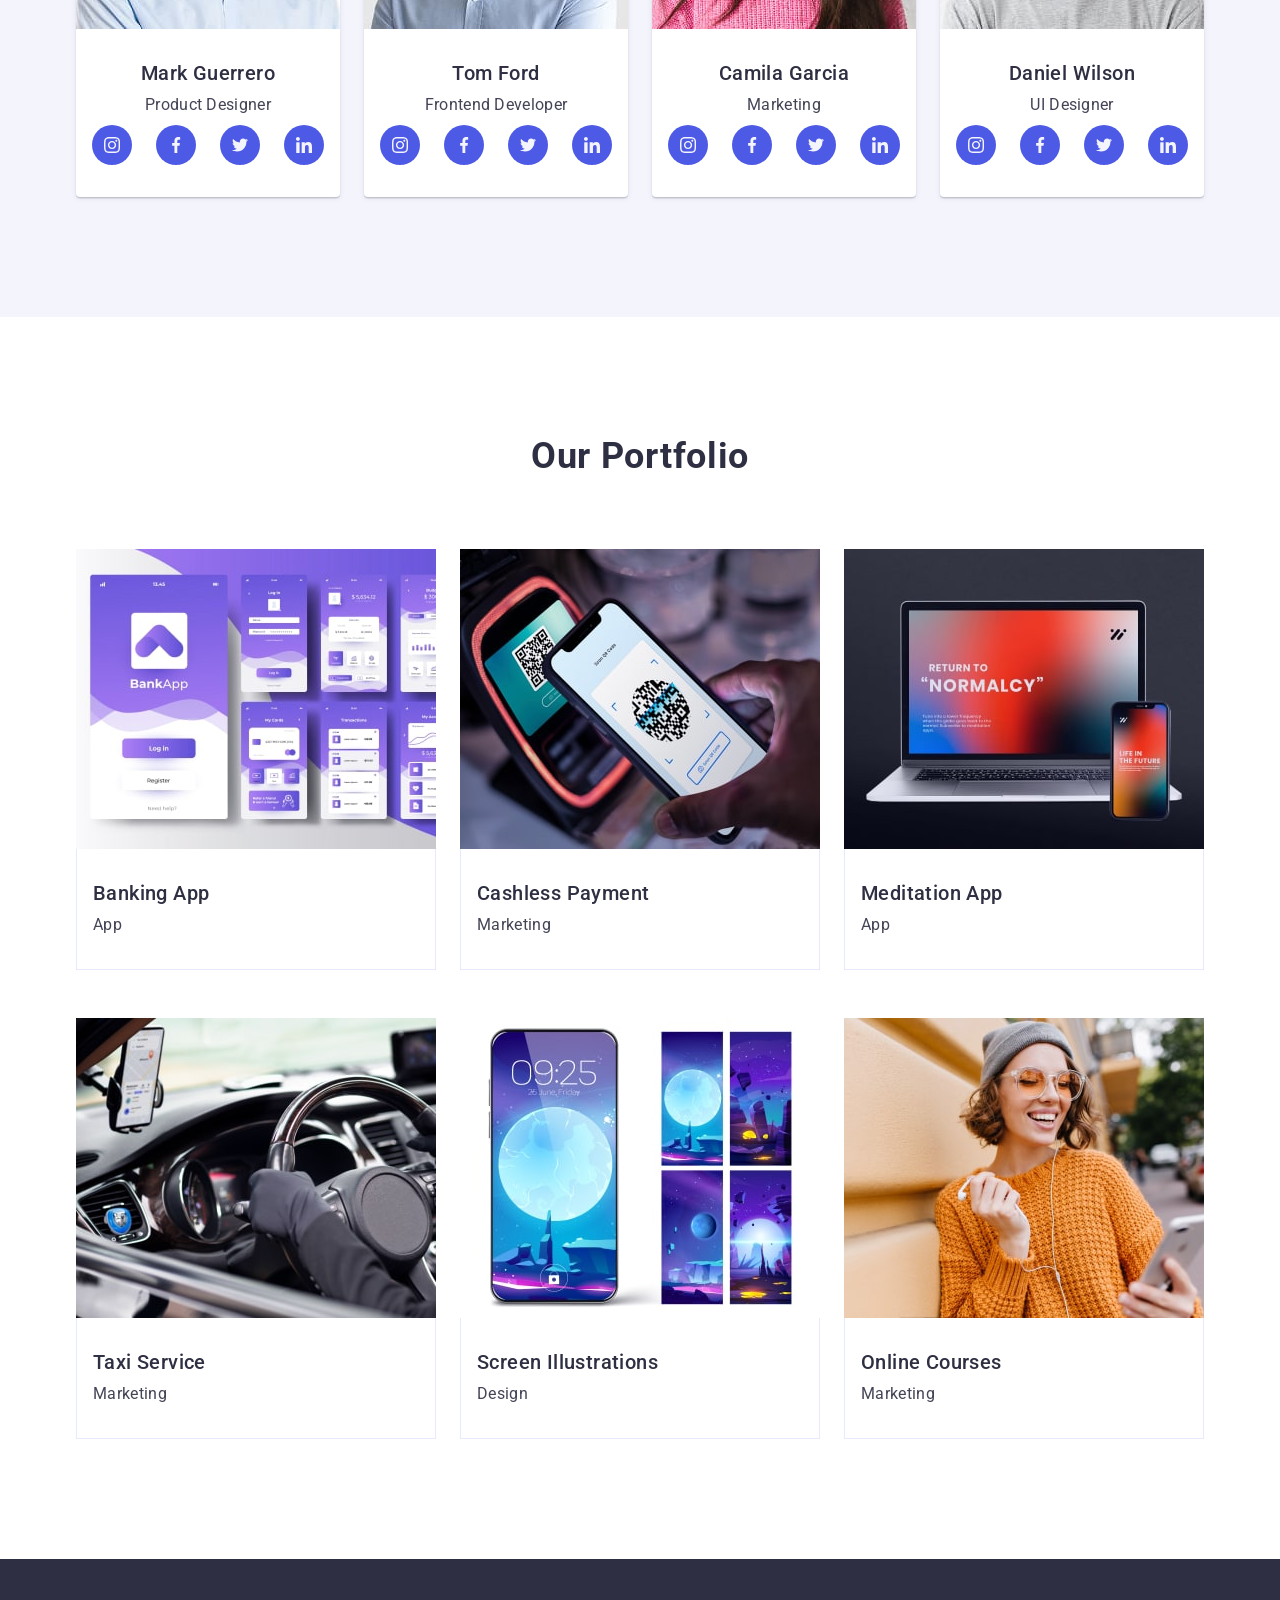
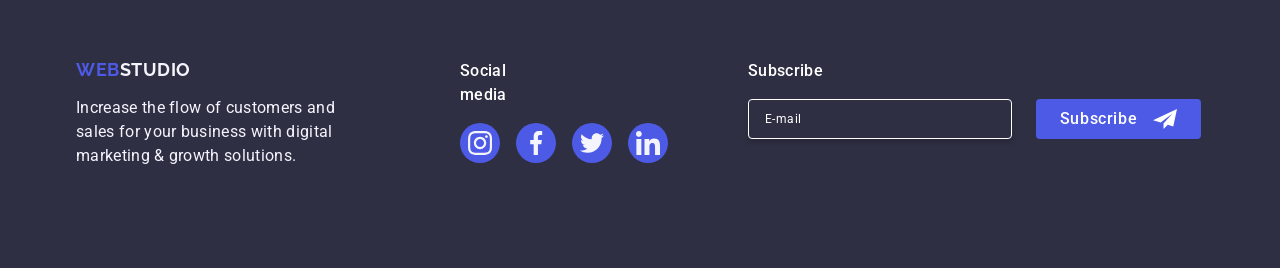
==== commit 88e775fd: "update" ====
--- a/index.html
+++ b/index.html
@@ -456,7 +456,6 @@
             <form class="form">
                 <div class="modal-form-box">
                     <label class="form-label" for="user-name">Name</label>
-
                     <div class="field-container">
                         <input type="text" class="form-input" id="user-name" name="user-name" />
                         <svg width="18" height="24" class="input-icon">
@@ -489,11 +488,11 @@
                         placeholder="Text input"></textarea>
                 </div>
                 <div class="modal-form-agreement">
-                    <input for="user-privacy" type="checkbox" class="checkbox visually-hidden" name="user_agreement"
-                        id="user_agreement" />
-                    <label class="model-form-agreement-field" for="user_agreement" id="user-privacy" value="true"
+                    <input for="user-privacy" type="checkbox" class="checkbox visually-hidden" name="user-privacy"
+                        id="user-privacy" value="true" />
+                    <label class="model-form-agreement-field" for="user-privacy" id="user-privacy" value="true"
                         name="user-privacy">
-                        <span class="modal-form-agreement-chackbox" width="10" height="8">
+                        <span class="modal-form-agreement-chackbox">
                             <svg class="modal-form-agreement-icon" width="16" height="16">
                                 <use href="/images/icons.svg#icon-property"></use>
                             </svg>
--- a/css/style.css
+++ b/css/style.css
@@ -764,15 +764,15 @@
 }
 
 .modal-form-box {
-    margin-bottom: 16px;
+    margin-bottom: 8px;
 }
 
 .modal-form-agreement-chackbox {
     display: inline-flex;
     width: 16px;
     height: 16px;
-    border-radius: 6px;
-    border: 2px solid rgba(46, 47, 66, 0.40);
+    border-radius: 2px;
+    border: 1px solid rgba(46, 47, 66, 0.4);
     margin-right: 8px;
     align-items: center;
     justify-content: center;
@@ -782,6 +782,15 @@
     fill: transparent;
 }
 
+.model-form-agreement-field {
+    font-size: 12px;
+    line-height: 1.17;
+    letter-spacing: 0.04em;
+    color: #8e8f99;
+    z-index: 5;
+
+}
+
 .checkbox {
     font-size: 12px;
     line-height: 1.17;
@@ -792,7 +801,9 @@
 .checkbox:checked+.model-form-agreement-field>.modal-form-agreement-chackbox {
     border: none;
     border-color: transparent;
-    background-color: #F4F4FD
+    background-color: #404bbf;
+    fill: #F4F4FD;
+
 }
 
 
@@ -823,6 +834,7 @@
 .modal-form-agreement-icon {
     transition: fill 250ms cubic-bezier(0.4, 0, 0.2, 1);
 
+
 }
 
 .form-label {
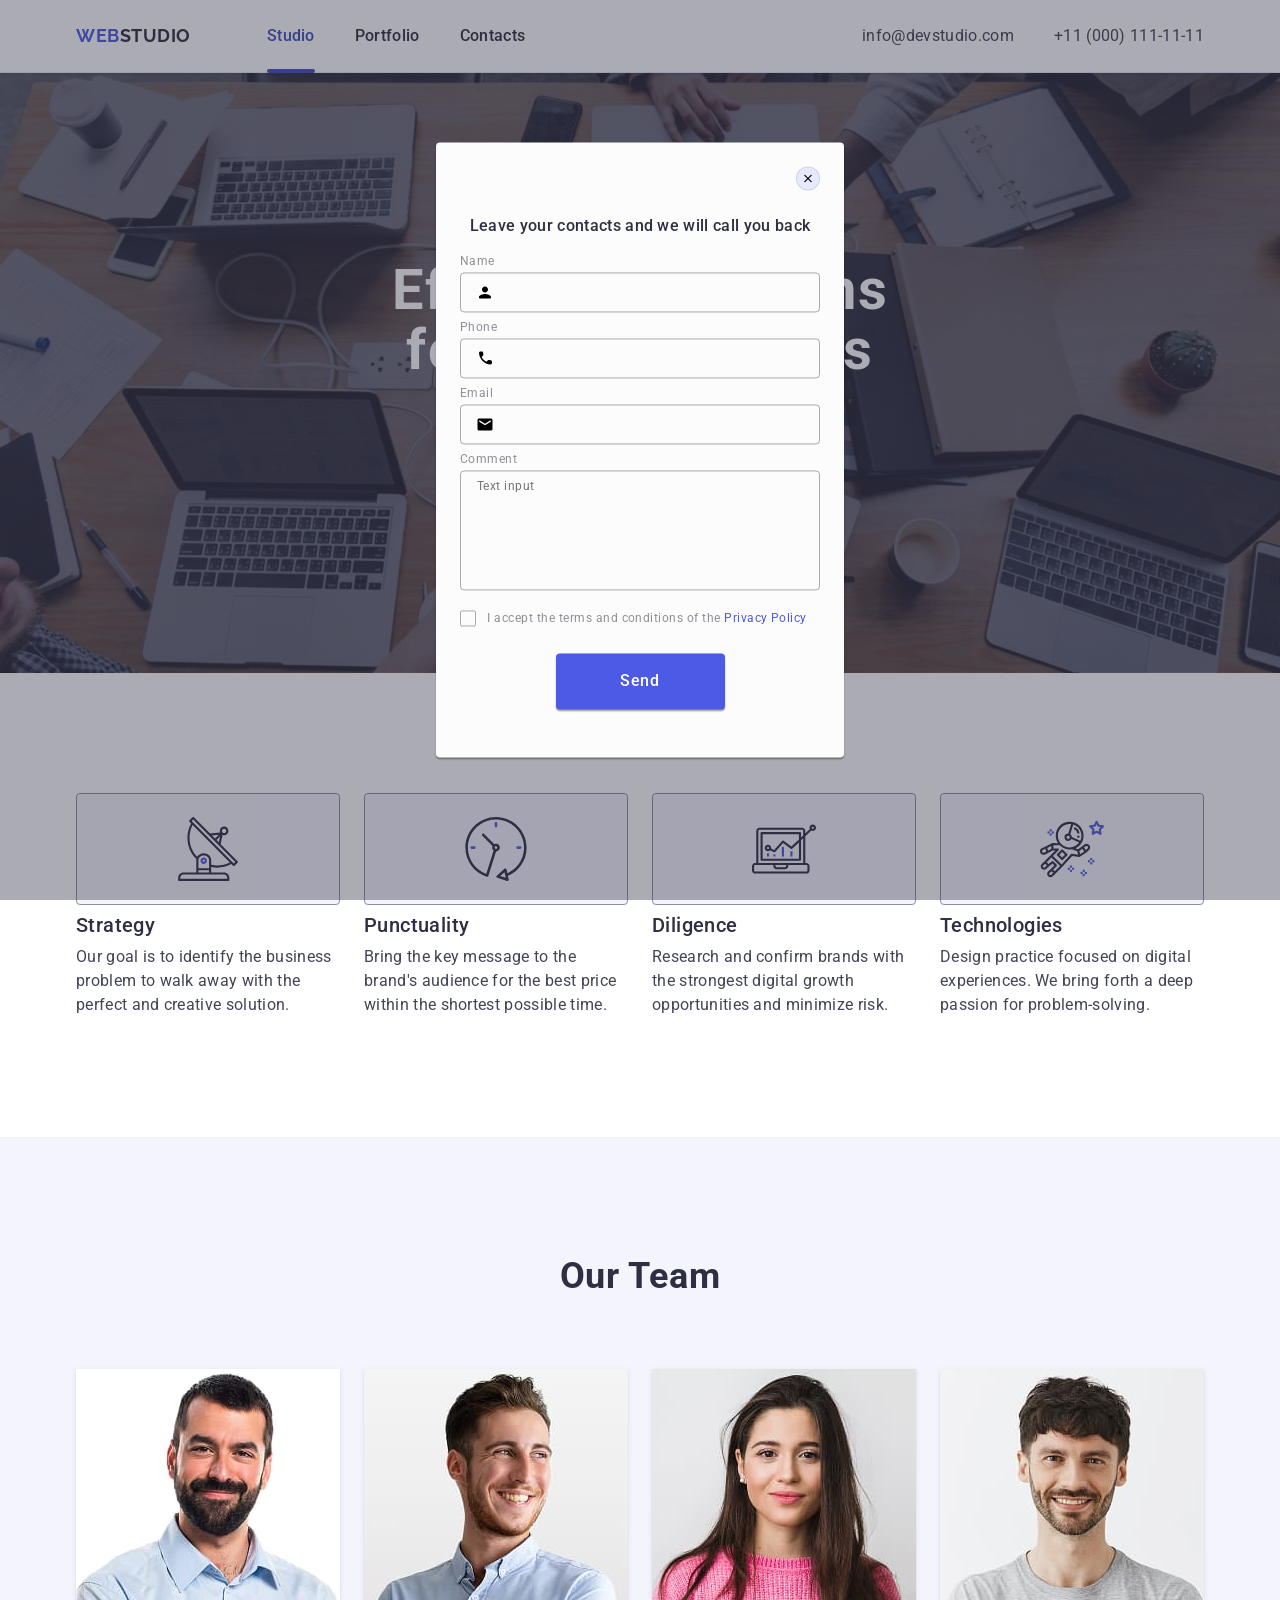
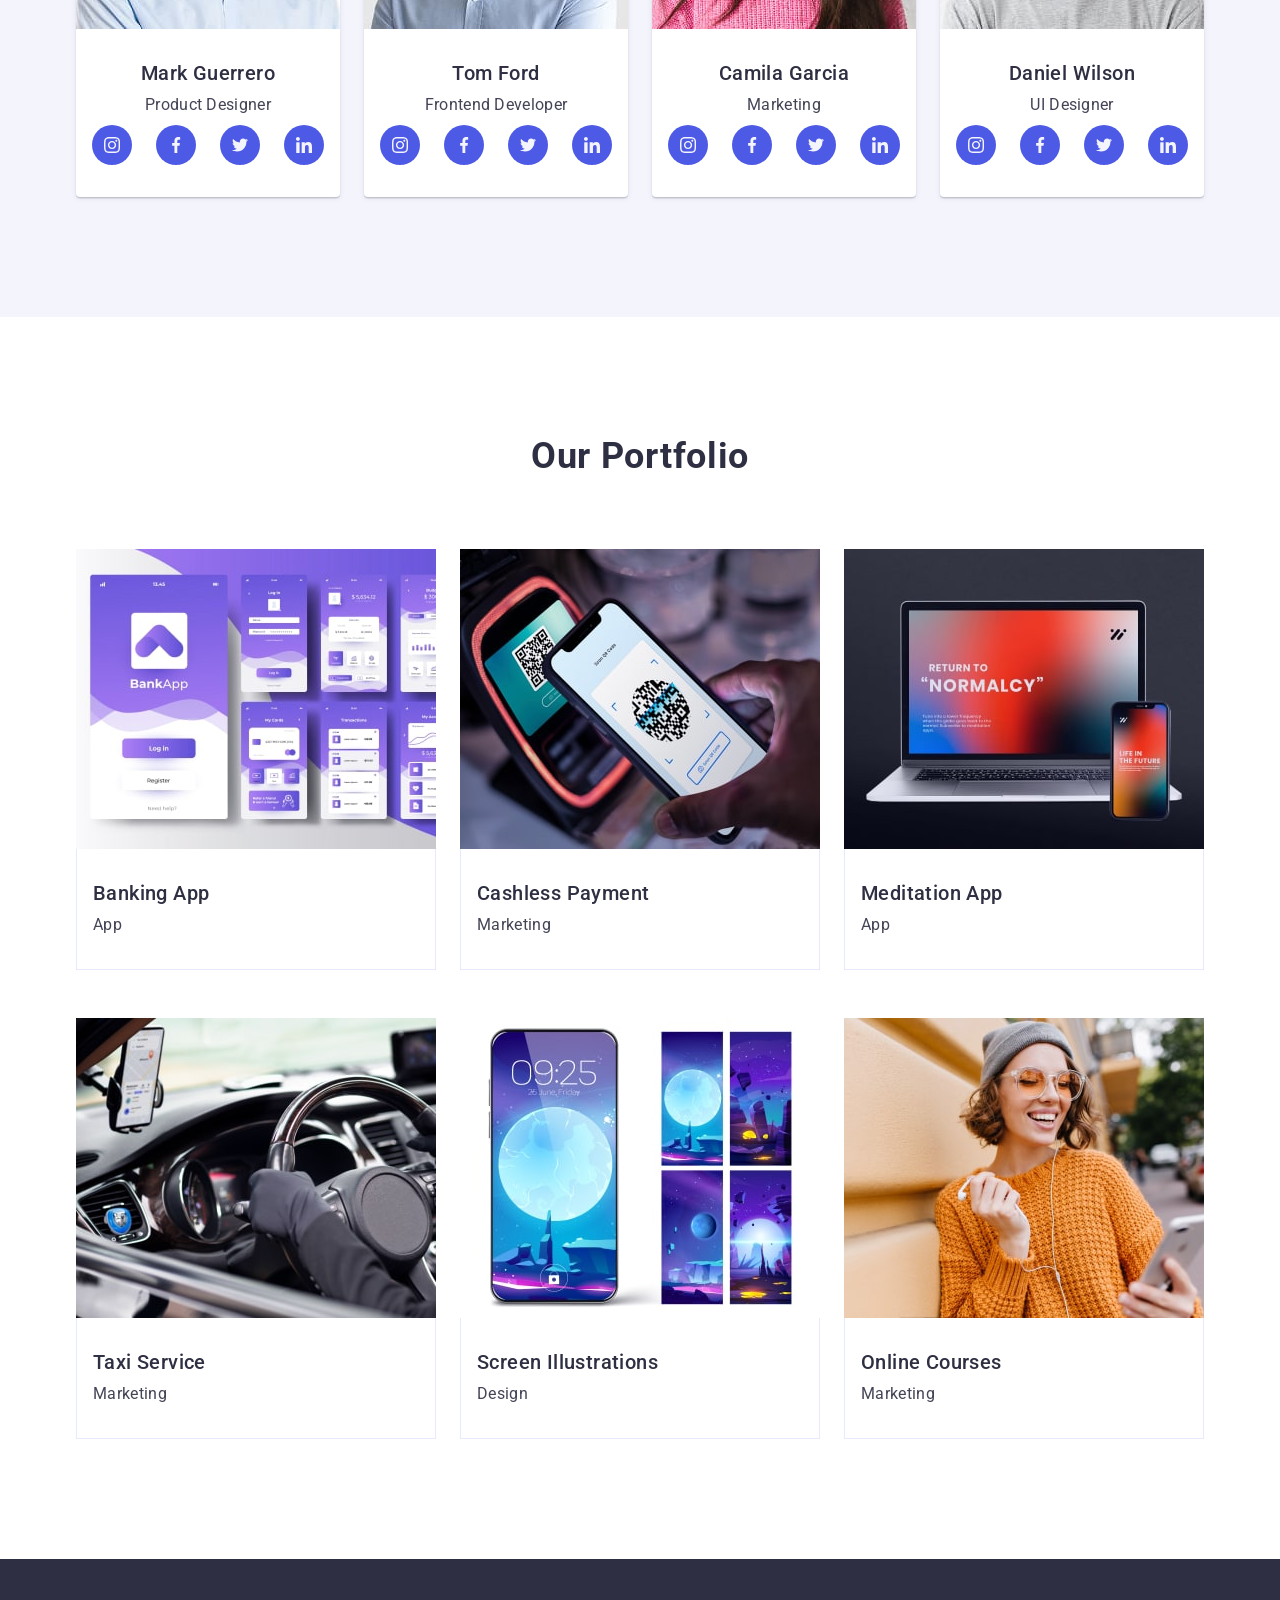
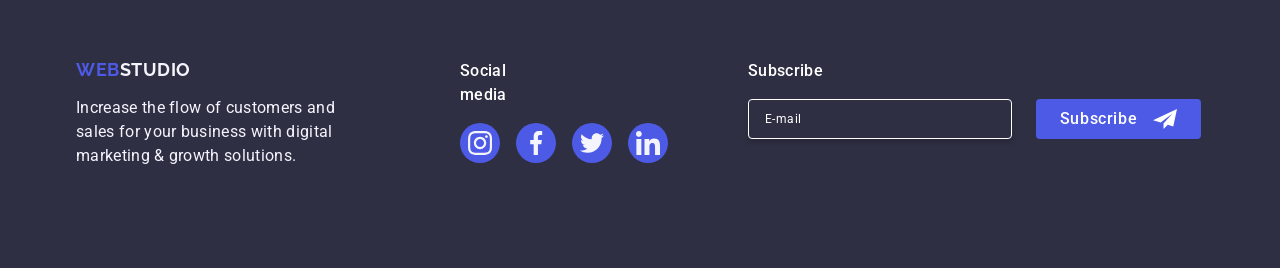
==== commit 2d07a488: "update" ====
--- a/index.html
+++ b/index.html
@@ -493,8 +493,8 @@
                     <label class="model-form-agreement-field" for="user-privacy" id="user-privacy" value="true"
                         name="user-privacy">
                         <span class="modal-form-agreement-chackbox">
-                            <svg class="modal-form-agreement-icon" width="16" height="16">
-                                <use href="/images/icons.svg#icon-property"></use>
+                            <svg class="modal-form-agreement-icon" width="10" height="8">
+                                <use href="./images/icons.svg#icon-property"></use>
                             </svg>
                         </span>
                         I accept the terms and conditions of the
--- a/css/style.css
+++ b/css/style.css
@@ -800,7 +800,6 @@
 
 .checkbox:checked+.model-form-agreement-field>.modal-form-agreement-chackbox {
     border: none;
-    border-color: transparent;
     background-color: #404bbf;
     fill: #F4F4FD;
 
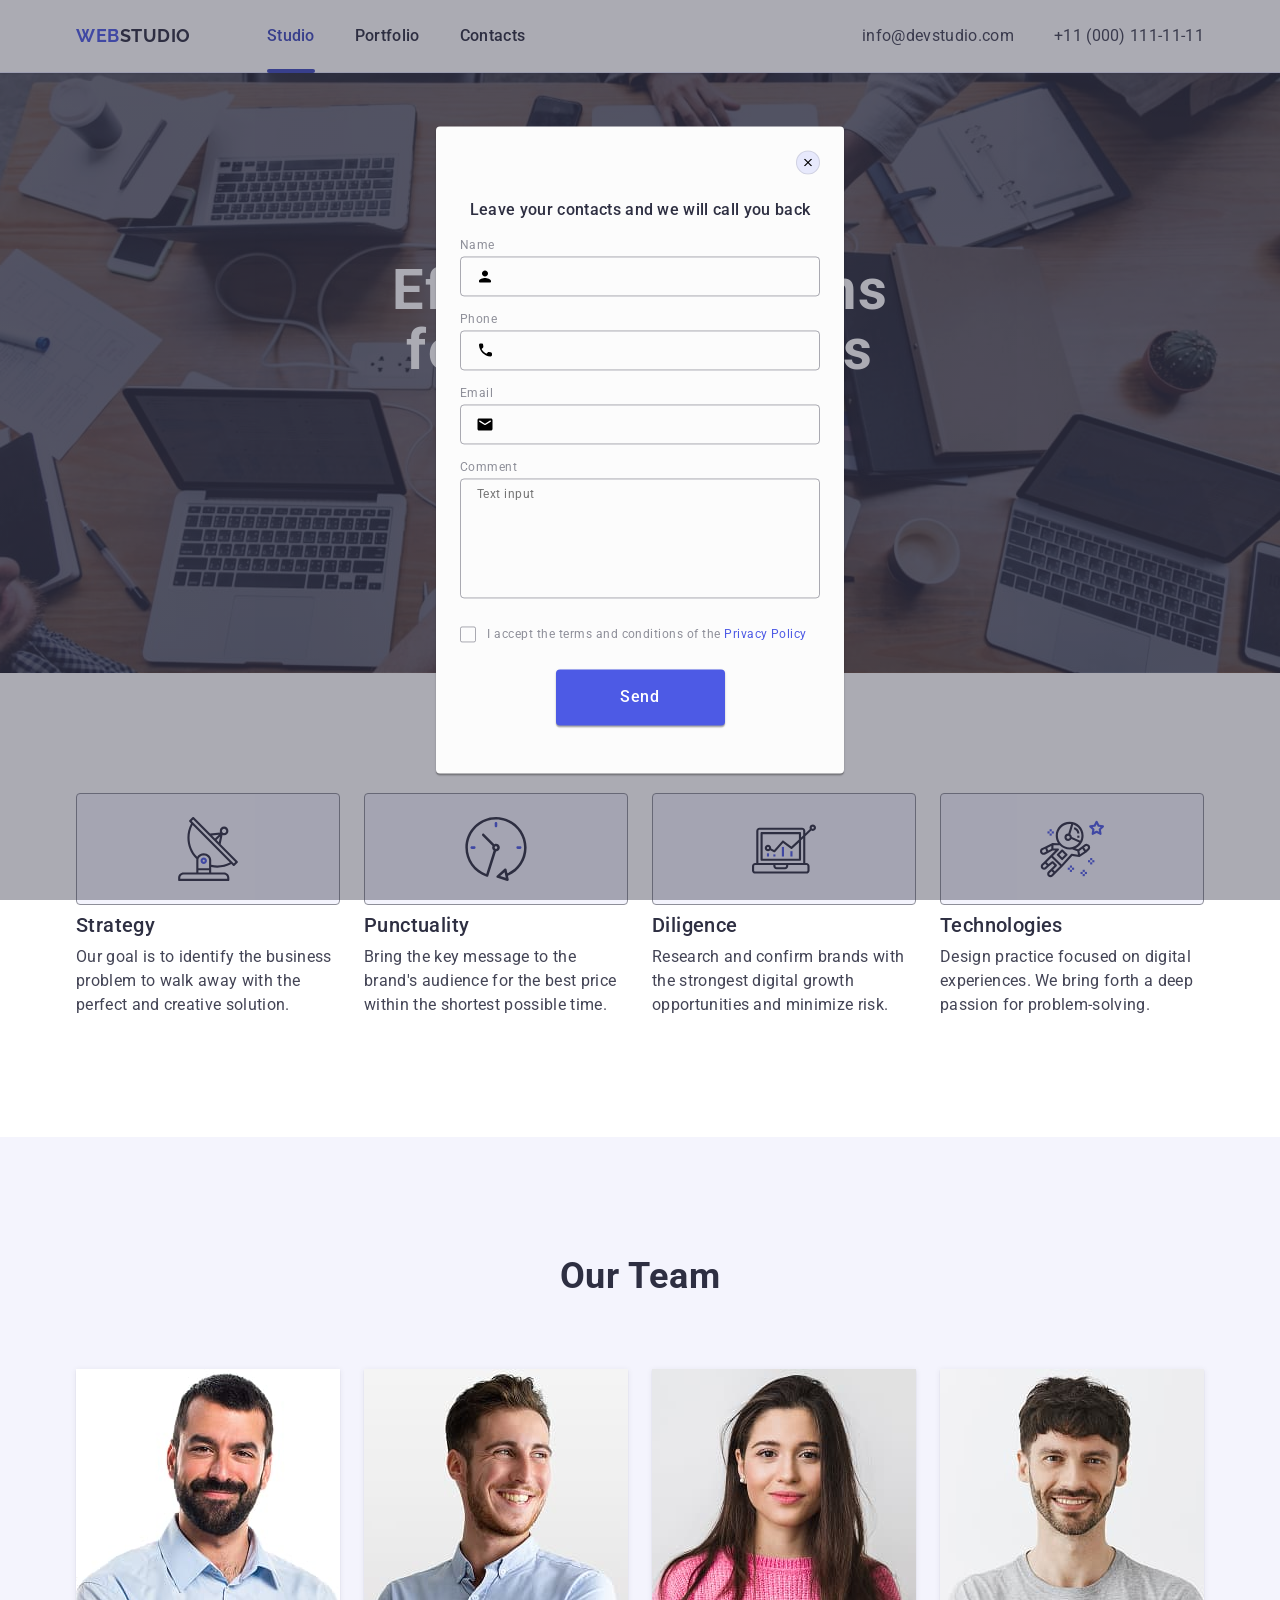
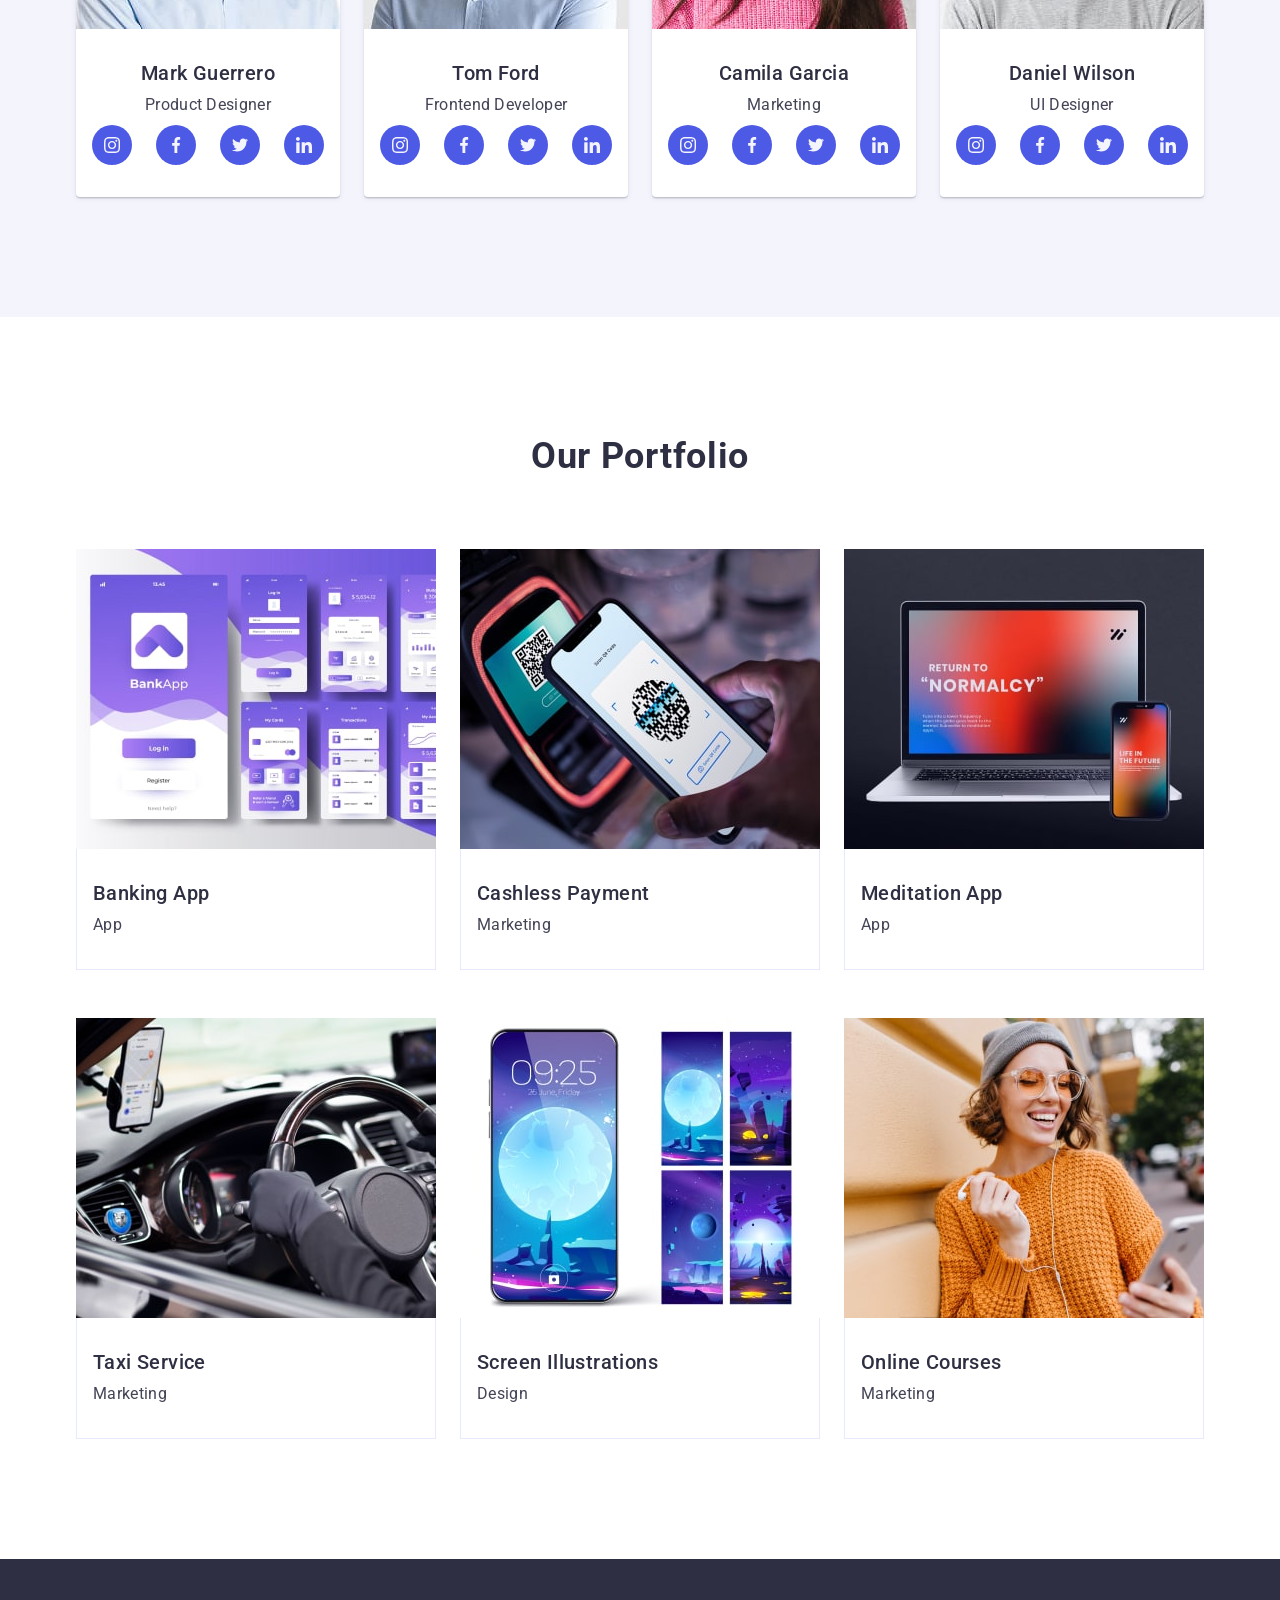
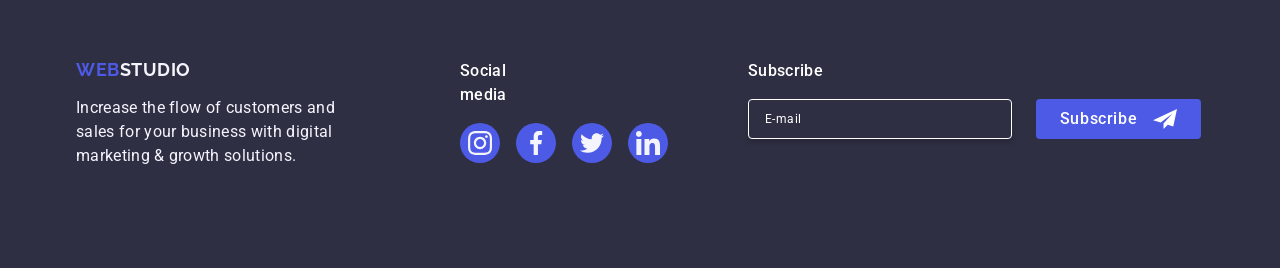
==== commit d04ea96f: "hm5 update" ====
--- a/index.html
+++ b/index.html
@@ -465,18 +465,18 @@
 
                 </div>
                 <div class="modal-form-box">
-                    <label class="form-label" for="user-name">Phone</label>
+                    <label class="form-label" for="user-phone">Phone</label>
                     <div class="field-container">
-                        <input type="phone" class="form-input" id="user-name" name="user-name" />
+                        <input type="tel" class="form-input" id="user-phone" name="user-phone" />
                         <svg width="18" height="24" class="input-icon">
                             <use href="./images/icons.svg#icon-phone"></use>
                         </svg>
                     </div>
                 </div>
                 <div class="modal-form-box">
-                    <label class="form-label" for="user-name">Email</label>
+                    <label class="form-label" for="user-email">Email</label>
                     <div class="field-container">
-                        <input type="email" class="form-input" id="user-name" name="user-name" />
+                        <input type="email" class="form-input" id="user-email" name="user-email" />
                         <svg width="18" height="24" class="input-icon">
                             <use href="./images/icons.svg#icon-email"></use>
                         </svg>
@@ -484,14 +484,13 @@
                 </div>
                 <div class="modal-form-box">
                     <label class="form-label" for="user-comment">Comment</label>
-                    <textarea type="textarea" class="textarea" id="user-comment" name="user-comment"
+                    <textarea class="textarea" id="user-comment" name="user-comment"
                         placeholder="Text input"></textarea>
                 </div>
                 <div class="modal-form-agreement">
-                    <input for="user-privacy" type="checkbox" class="checkbox visually-hidden" name="user-privacy"
-                        id="user-privacy" value="true" />
-                    <label class="model-form-agreement-field" for="user-privacy" id="user-privacy" value="true"
-                        name="user-privacy">
+                    <input type="checkbox" class="checkbox visually-hidden" name="user-privacy" id="user-privacy"
+                        value="true" />
+                    <label class="model-form-agreement-field" for="user-privacy">
                         <span class="modal-form-agreement-chackbox">
                             <svg class="modal-form-agreement-icon" width="10" height="8">
                                 <use href="./images/icons.svg#icon-property"></use>
--- a/css/style.css
+++ b/css/style.css
@@ -764,7 +764,7 @@
 }
 
 .modal-form-box {
-    margin-bottom: 8px;
+    margin-bottom: 16px;
 }
 
 .modal-form-agreement-chackbox {
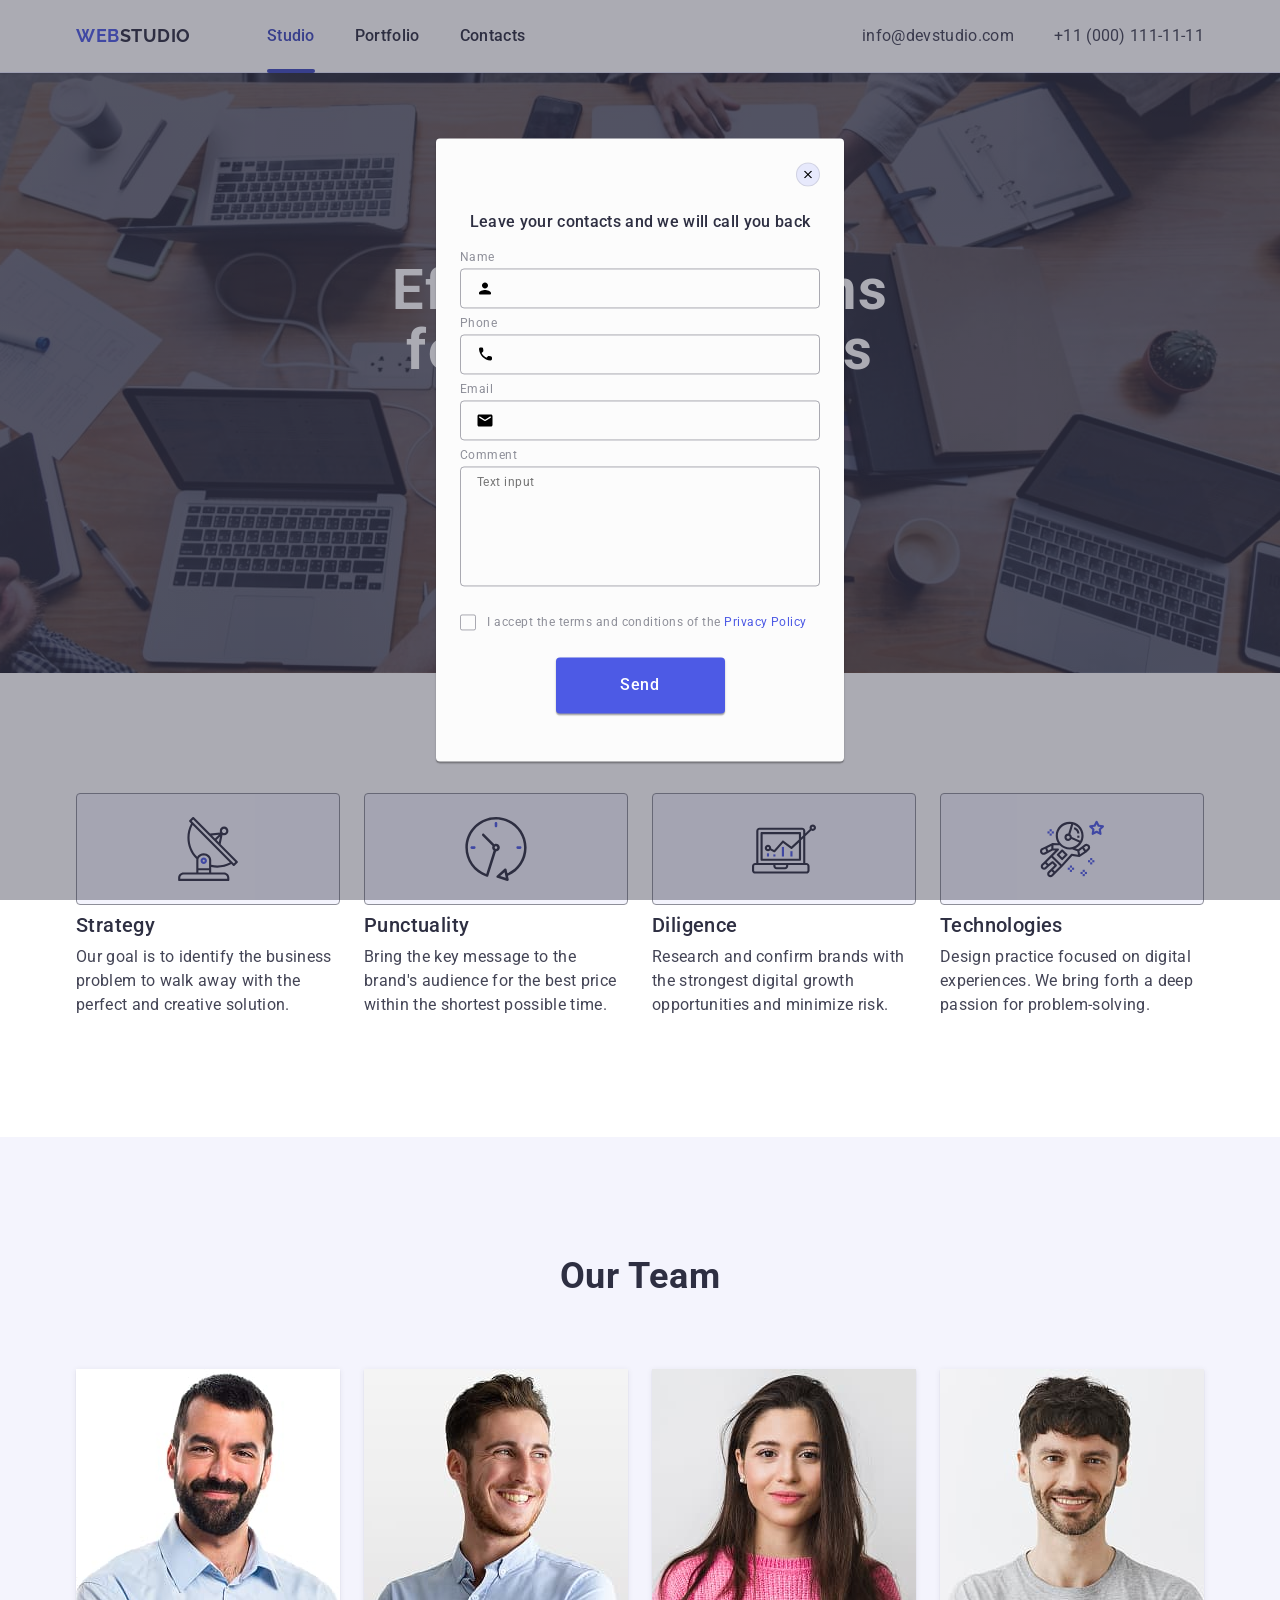
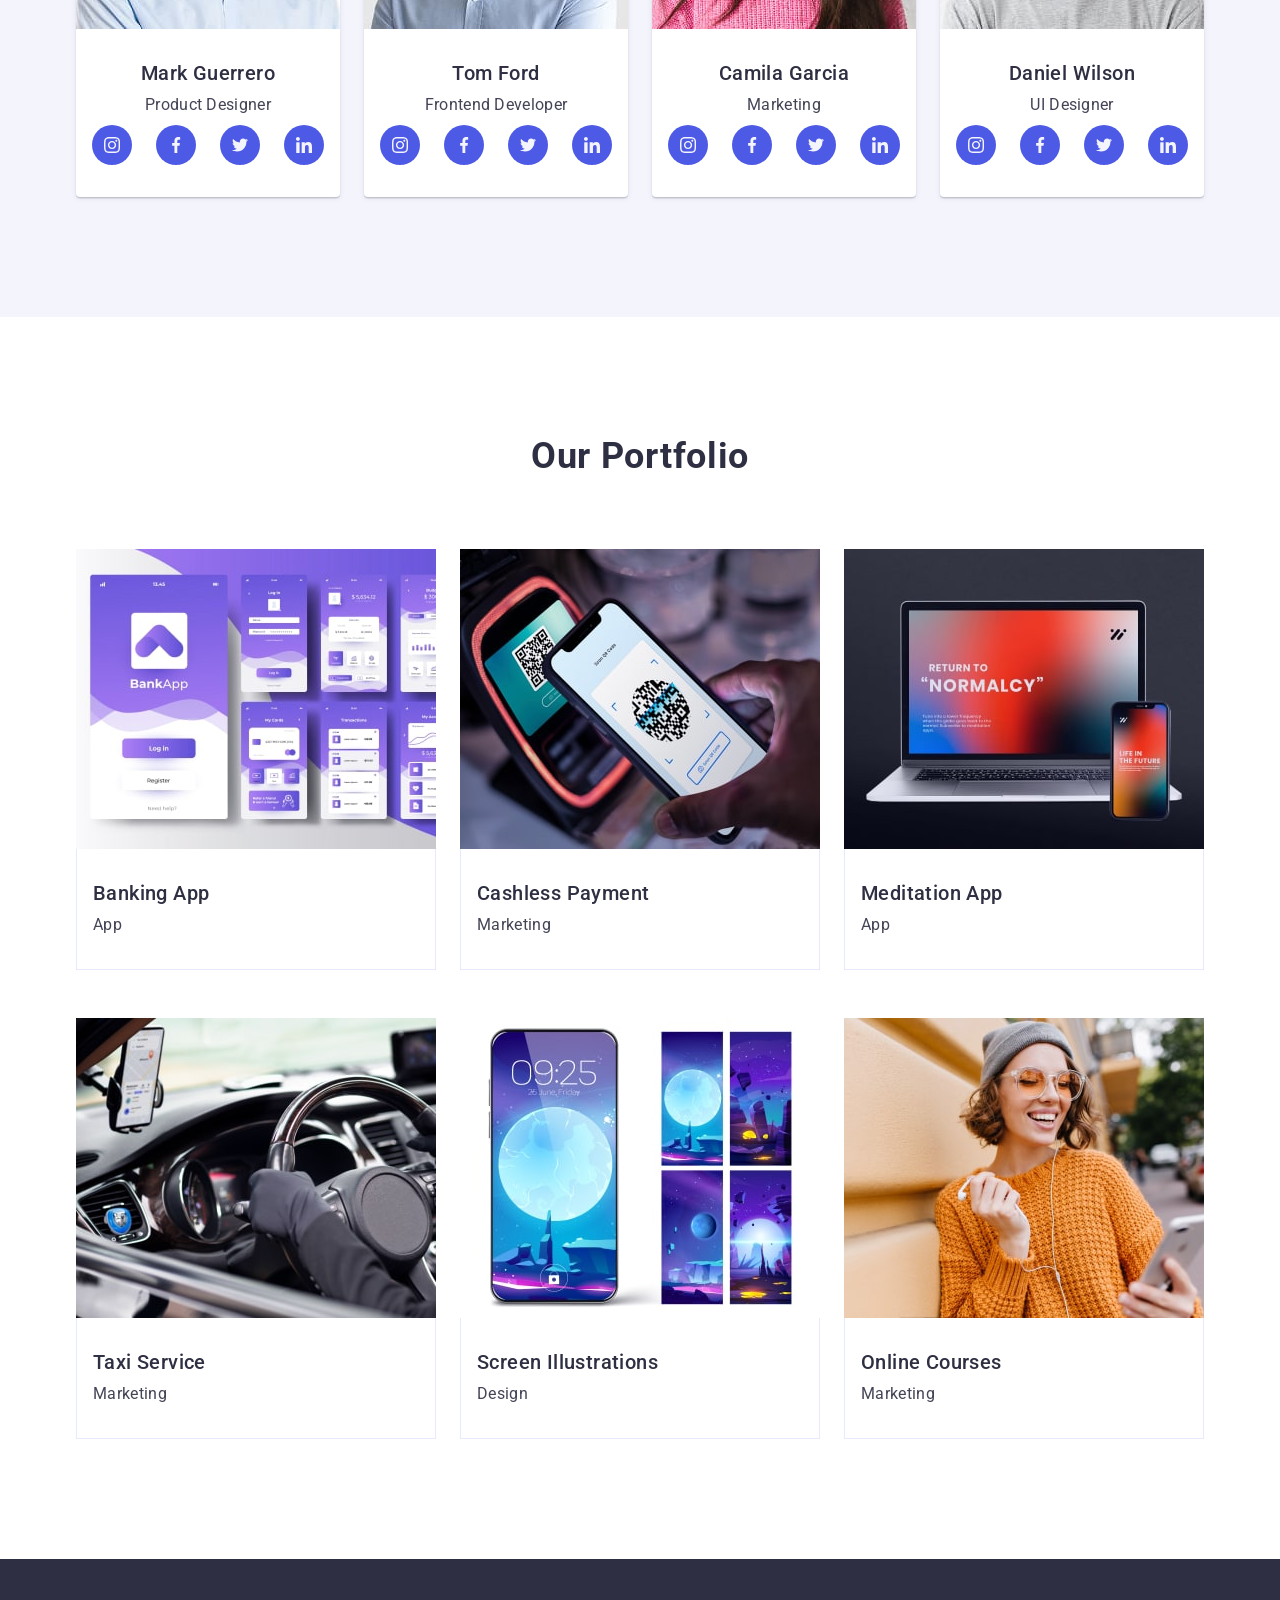
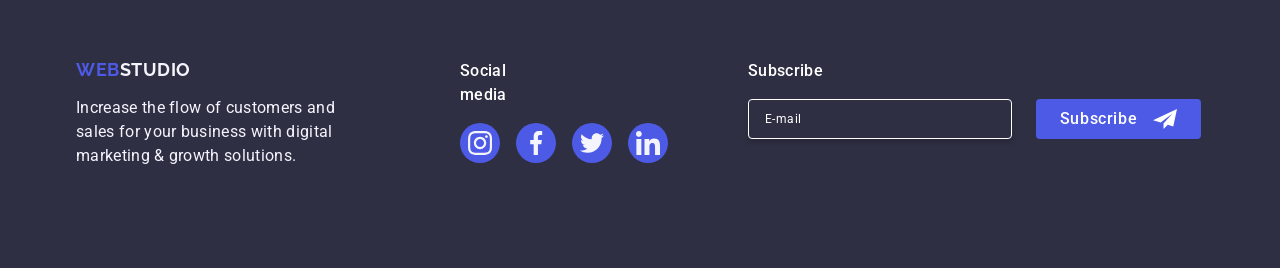
==== commit 5af65952: "upd hm" ====
--- a/index.html
+++ b/index.html
@@ -462,7 +462,6 @@
                             <use href="./images/icons.svg#icon-frame"></use>
                         </svg>
                     </div>
-
                 </div>
                 <div class="modal-form-box">
                     <label class="form-label" for="user-phone">Phone</label>
@@ -482,7 +481,7 @@
                         </svg>
                     </div>
                 </div>
-                <div class="modal-form-box">
+                <div class="modal-form-box modal-form-box-comment">
                     <label class="form-label" for="user-comment">Comment</label>
                     <textarea class="textarea" id="user-comment" name="user-comment"
                         placeholder="Text input"></textarea>
--- a/css/style.css
+++ b/css/style.css
@@ -731,6 +731,7 @@
 
 .field-container {
     position: relative;
+    /* margin-bottom: 8px; */
 }
 
 .input-icon {
@@ -764,6 +765,10 @@
 }
 
 .modal-form-box {
+    margin-bottom: 8px;
+}
+
+.modal-form-box-comment {
     margin-bottom: 16px;
 }
 
